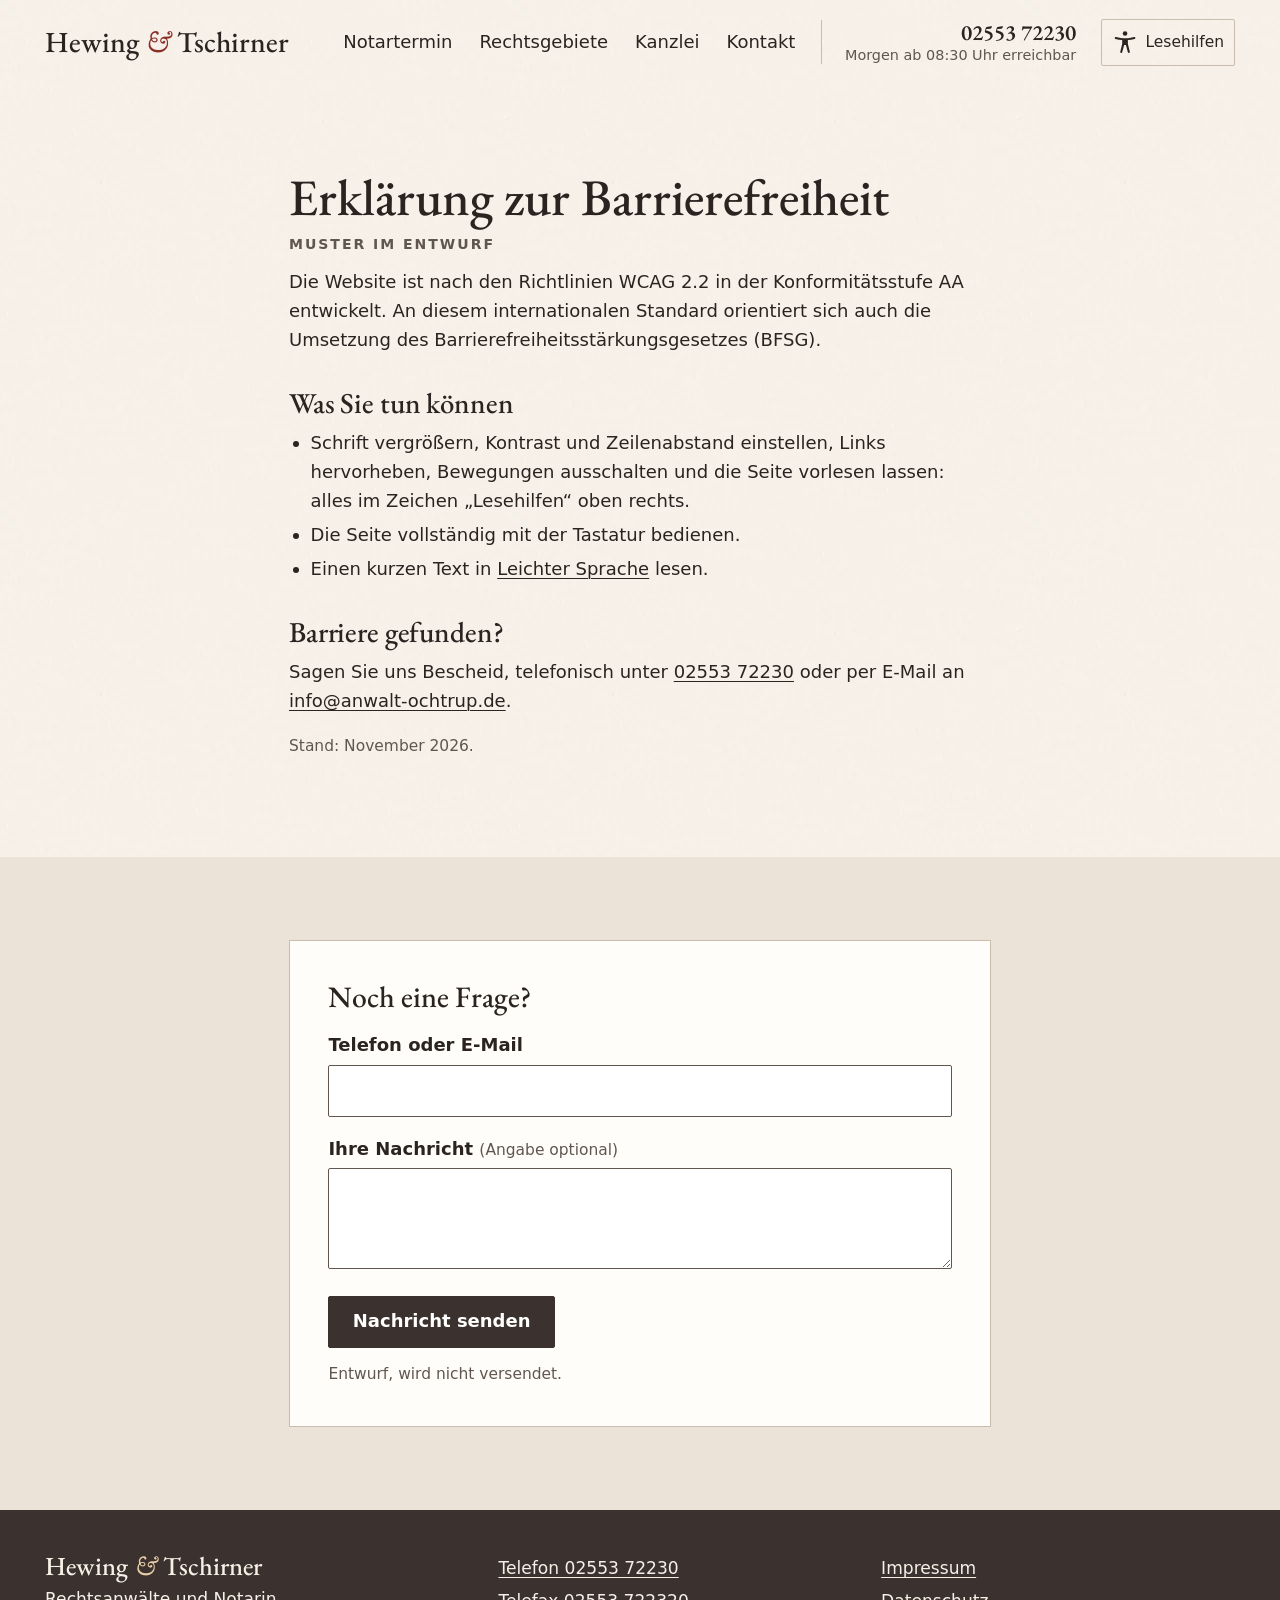
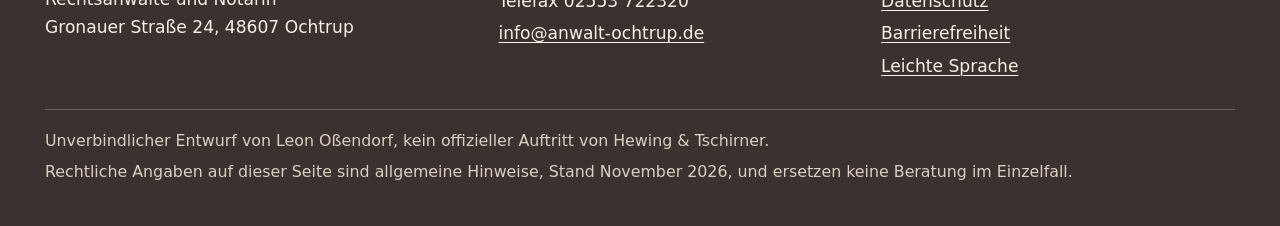
==== barrierefreiheit.html @ 6baac864 "Entwurf Hewing & Tschirner Co-Authored-By: Claude Opus 5.5 <noreply@anthropic.com>" ====
<!doctype html>
<html lang="de-DE">
<head>
<meta charset="utf-8">
<meta name="viewport" content="width=device-width, initial-scale=1">
<title>Erklärung zur Barrierefreiheit, Hewing &amp; Tschirner (Entwurf)</title>
<meta name="description" content="Erklärung zur Barrierefreiheit: unverbindlicher Website-Entwurf für Hewing und Tschirner, Ochtrup.">
<meta name="robots" content="noindex,nofollow">
<link rel="icon" href="img/favicon.svg" type="image/svg+xml">
<link rel="preload" href="fonts/eb-garamond-var.woff2" as="font" type="font/woff2" crossorigin>
<link rel="stylesheet" href="css/site.css">
<script>document.documentElement.classList.add('js')</script>
</head>
<body>
<a class="skip" href="#inhalt">Zum Inhalt springen</a>
<header class="kopf">
  <div class="wrap kopf-innen">
    <a class="marke" href="index.html" aria-label="Hewing und Tschirner, zur Startseite">Hewing <i>&amp;</i> Tschirner</a>
    <button type="button" class="menu-knopf" aria-expanded="false" aria-controls="hauptmenue">Menü</button>
    <nav class="nav" id="hauptmenue" aria-label="Hauptmenü">
      <ul>
        <li><a href="index.html#termin">Notartermin</a></li>
        <li><a href="index.html#rechtsgebiete">Rechtsgebiete</a></li>
        <li><a href="index.html#kanzlei">Kanzlei</a></li>
        <li><a href="index.html#kontakt">Kontakt</a></li>
      </ul>
    </nav>
    <a class="kopf-kontakt" href="tel:+49255372230"><strong>02553 72230</strong><span data-status></span></a>
    <button type="button" class="hilfe-knopf" aria-expanded="false" aria-controls="lesehilfen" aria-label="Barrierefreiheit: Lesehilfen öffnen"><svg viewBox="0 0 24 24" aria-hidden="true" fill="currentColor"><circle cx="12" cy="4.2" r="2.1"/><path d="M3.6 7.3c-.5-.1-1 .2-1.1.7s.2 1 .7 1.1c2.2.6 4.3 1 6.2 1.1v3.3L7.6 21c-.1.5.2 1 .7 1.1.5.1 1-.2 1.1-.7l1.8-6.6h1.6l1.8 6.6c.1.5.6.8 1.1.7.5-.1.8-.6.7-1.1l-1.8-7.5v-3.3c1.9-.1 4-.5 6.2-1.1.5-.1.8-.6.7-1.1s-.6-.8-1.1-.7c-5.8 1.6-10.6 1.6-16.8 0z"/></svg><span class="wort klein">Lesehilfen</span></button>
  </div>
  <div class="hilfe-panel" id="lesehilfen" hidden>
    <h2>Lesehilfen</h2>
    <div class="hilfe-zeile"><span id="sg">Schriftgröße</span>
      <div class="stufen" role="group" aria-labelledby="sg">
        <button type="button" data-schrift="0" aria-pressed="true">A<span class="nur-vorleser"> normal</span></button>
        <button type="button" data-schrift="1" aria-pressed="false">A+<span class="nur-vorleser"> größer</span></button>
        <button type="button" data-schrift="2" aria-pressed="false">A++<span class="nur-vorleser"> am größten</span></button>
      </div>
    </div>
    <div class="hilfe-zeile"><span id="h1">Hoher Kontrast</span><button type="button" class="schalter" data-klasse="kontrast" aria-labelledby="h1" aria-pressed="false">Aus</button></div>
    <div class="hilfe-zeile"><span id="h2">Mehr Zeilenabstand</span><button type="button" class="schalter" data-klasse="luftig" aria-labelledby="h2" aria-pressed="false">Aus</button></div>
    <div class="hilfe-zeile"><span id="h3">Links hervorheben</span><button type="button" class="schalter" data-klasse="links" aria-labelledby="h3" aria-pressed="false">Aus</button></div>
    <div class="hilfe-zeile"><span id="h4">Bewegungen aus</span><button type="button" class="schalter" data-klasse="ruhig" aria-labelledby="h4" aria-pressed="false">Aus</button></div>
    <div class="hilfe-zeile"><span id="h5">Vorlesen</span><button type="button" class="schalter" data-vorlesen aria-labelledby="h5" aria-pressed="false">Aus</button></div>
    <div class="hilfe-links">
      <a href="leichte-sprache.html">Leichte Sprache</a>
      <a href="barrierefreiheit.html">Erklärung zur Barrierefreiheit</a>
    </div>
  </div>
</header>
<main id="inhalt" tabindex="-1" class="seite"><section class="abschnitt"><div class="wrap eng"><h1>Erklärung zur Barrierefreiheit</h1><p class="ueber">Muster im Entwurf</p>
<p>Die Website ist nach den Richtlinien WCAG 2.2 in der Konformitätsstufe AA entwickelt. An diesem internationalen Standard orientiert sich auch die Umsetzung des Barrierefreiheitsstärkungsgesetzes (BFSG).</p>
<h2>Was Sie tun können</h2>
<ul class="punkte">
<li>Schrift vergrößern, Kontrast und Zeilenabstand einstellen, Links hervorheben, Bewegungen ausschalten und die Seite vorlesen lassen: alles im Zeichen „Lesehilfen“ oben rechts.</li>
<li>Die Seite vollständig mit der Tastatur bedienen.</li>
<li>Einen kurzen Text in <a href="leichte-sprache.html">Leichter Sprache</a> lesen.</li>
</ul>
<h2>Barriere gefunden?</h2>
<p>Sagen Sie uns Bescheid, telefonisch unter <a href="tel:+49255372230">02553 72230</a> oder per E-Mail an <a href="mailto:info@anwalt-ochtrup.de">info@anwalt-ochtrup.de</a>.</p>
<p class="leise klein">Stand: November 2026.</p></div></section><section class="abschnitt kontakt-teil" aria-labelledby="k-h"><div class="wrap eng">
  <form class="formular" data-demo novalidate>
    <h2 class="nur-vorleser" id="k-h">Kontakt</h2>
    <h3>Noch eine Frage?</h3>
    <div class="feld"><label for="k-kontakt">Telefon oder E-Mail</label><input id="k-kontakt" name="kontakt" type="text" autocomplete="email" required aria-required="true"></div>
    <div class="feld"><label for="k-text">Ihre Nachricht <small>(Angabe optional)</small></label><textarea id="k-text" name="nachricht"></textarea></div>
    <p class="fehler" role="alert" hidden></p>
    <button class="knopf" type="submit">Nachricht senden</button>
    <p class="demo-hinweis">Entwurf, wird nicht versendet.</p>
  </form>
</div></section>
</main>
<footer class="fuss">
  <div class="wrap">
    <div class="fuss-raster">
      <div>
        <a class="marke" href="index.html">Hewing <i>&amp;</i> Tschirner</a>
        <p>Rechtsanwälte und Notarin<br>Gronauer Straße 24, 48607 Ochtrup</p>
      </div>
      <ul>
        <li><a href="tel:+49255372230">Telefon 02553 72230</a></li>
        <li>Telefax 02553 722320</li>
        <li><a href="mailto:info@anwalt-ochtrup.de">info@anwalt-ochtrup.de</a></li>
      </ul>
      <ul>
        <li><a href="impressum.html">Impressum</a></li>
        <li><a href="datenschutz.html">Datenschutz</a></li>
        <li><a href="barrierefreiheit.html">Barrierefreiheit</a></li>
        <li><a href="leichte-sprache.html">Leichte Sprache</a></li>
      </ul>
    </div>
    <div class="entwurf-zeile">
      <p>Unverbindlicher Entwurf von Leon Oßendorf, kein offizieller Auftritt von Hewing &amp; Tschirner.</p>
      <p>Rechtliche Angaben auf dieser Seite sind allgemeine Hinweise, Stand November 2026, und ersetzen keine Beratung im Einzelfall.</p>
    </div>
  </div>
</footer>
<nav class="daumen" aria-label="Schnellzugriff">
  <a href="tel:+49255372230">Anrufen</a>
  <a href="index.html#kontakt">Anfrage</a>
</nav>
<script src="js/site.js"></script>
</body>
</html>
---- css/site.css ----
/* Hewing & Tschirner, Entwurf. Schriften liegen lokal, kein Dienst von außen. */
@font-face{font-family:"EB Garamond";src:url(../fonts/eb-garamond-var.woff2) format("woff2");font-weight:400 800;font-style:normal;font-display:swap}
@font-face{font-family:"EB Garamond";src:url(../fonts/eb-garamond-var-italic.woff2) format("woff2");font-weight:400 800;font-style:italic;font-display:swap}
@font-face{font-family:"Source Sans 3";src:url(../fonts/source-sans-3-latin-wght-normal.woff2) format("woff2");font-weight:200 900;font-style:normal;font-display:swap}

:root{
  --papier:#f6f1e9; --papier-2:#ebe3d7; --weiss:#fffdf9;
  --tinte:#2a2320; --umbra:#3b312e; --umbra-2:#4c403b;
  --grau:#60564f; --linie:#c9bdae; --siegel:#8b2e25;
  --auf-dunkel:#f6f0e7; --auf-dunkel-2:#d9cfc3; --linie-dunkel:#6f615a;
  --serif:"EB Garamond",Georgia,"Times New Roman",serif;
  --sans:"Source Sans 3","Segoe UI",system-ui,sans-serif;
  --breit:74rem; --rand:clamp(1.15rem,4vw,2.5rem);
  --zeile:1.6;
}
html.kontrast{
  --papier:#fff; --papier-2:#fff; --weiss:#fff; --tinte:#000; --umbra:#000; --umbra-2:#000;
  --grau:#000; --linie:#000; --siegel:#7a1a12; --auf-dunkel:#fff; --auf-dunkel-2:#fff; --linie-dunkel:#fff;
}
html.luftig{--zeile:1.95}
html.schrift-1{font-size:125%}
html.schrift-2{font-size:143.75%}

*{box-sizing:border-box}
html{font-size:112.5%;-webkit-text-size-adjust:100%;scroll-behavior:smooth;scroll-padding-top:1rem}
body{margin:0;font-family:var(--sans);line-height:var(--zeile);color:var(--tinte);background:var(--papier) url(../img/papier.webp);overflow-wrap:break-word}
html.kontrast body{background-image:none}
h1,h2,h3{font-family:var(--serif);font-weight:500;line-height:1.14;margin:0}
h2{font-size:clamp(1.9rem,3.4vw,2.7rem);letter-spacing:-.005em}
h3{font-size:1.45rem}
p{margin:0 0 1em}
ul,ol{margin:0;padding:0;list-style:none}
a{color:inherit;text-underline-offset:.18em;text-decoration-thickness:1px}
html.links a:not(.knopf){text-decoration:underline!important;text-decoration-thickness:2px!important;font-weight:600}
img,svg{max-width:100%;display:block}
button,input,textarea{font:inherit;color:inherit}
:focus-visible{outline:3px solid var(--siegel);outline-offset:3px;border-radius:2px}
.dunkel :focus-visible,.tuer-notarin :focus-visible{outline-color:#f2d9b6}
.wrap{max-width:var(--breit);margin:0 auto;padding:0 var(--rand)}
.eng{max-width:44rem}
.leise{color:var(--grau)}
.klein{font-size:.86rem}
.ueber{font-family:var(--sans);font-size:.78rem;font-weight:600;letter-spacing:.14em;text-transform:uppercase;color:var(--grau);margin:0 0 .7rem}
.skip{position:absolute;left:1rem;top:-5rem;background:var(--umbra);color:#fff;padding:.7rem 1rem;z-index:50}
.skip:focus{top:1rem}
.nur-vorleser{position:absolute;width:1px;height:1px;overflow:hidden;clip:rect(0 0 0 0);white-space:nowrap}

/* Kopf */
.kopf{position:relative;z-index:20}
.kopf-innen{display:flex;align-items:center;gap:1.4rem;padding-block:1.05rem}
.marke{text-decoration:none;font-family:var(--serif);font-size:1.62rem;font-weight:500;line-height:1;white-space:nowrap}
.marke i{font-weight:400;color:var(--siegel);padding:0 .04em}
.nav{margin-left:auto}
.nav ul{display:flex;gap:1.5rem}
.nav a{text-decoration:none;padding:.5rem 0;display:block;background:linear-gradient(currentColor,currentColor) 0 100%/0 1px no-repeat;transition:background-size .3s ease}
.nav a:hover{background-size:100% 1px}
.kopf-kontakt{display:flex;flex-direction:column;align-items:flex-end;line-height:1.2;text-decoration:none;padding-left:1.3rem;border-left:1px solid var(--linie)}
.kopf-kontakt strong{font-family:var(--serif);font-size:1.22rem;font-weight:600;white-space:nowrap}
.kopf-kontakt span{font-size:.8rem;color:var(--grau);white-space:nowrap}
.hilfe-knopf,.menu-knopf{min-height:2.6rem;display:inline-flex;align-items:center;gap:.4rem;background:none;border:1px solid var(--linie);padding:.3rem .55rem;cursor:pointer;border-radius:2px;transition:background .2s}
.hilfe-knopf:hover,.menu-knopf:hover{background:var(--papier-2)}
.hilfe-knopf svg{width:1.45rem;height:1.45rem}
.menu-knopf{display:none}

/* Einstellungen zum Lesen */
.hilfe-panel{position:absolute;right:max(var(--rand),calc((100vw - var(--breit))/2 + var(--rand)));top:calc(100% - .2rem);width:min(23rem,calc(100vw - 2.3rem));background:var(--weiss);border:1px solid var(--tinte);padding:1.1rem 1.2rem;z-index:30;box-shadow:0 14px 34px rgba(42,35,32,.2)}
.hilfe-panel h2{font-size:1.3rem;margin-bottom:.7rem}
.hilfe-zeile{display:flex;justify-content:space-between;align-items:center;gap:.8rem;padding:.42rem 0;border-top:1px solid var(--linie)}
.stufen{display:flex;gap:.25rem}
.stufen button,.schalter{min-height:2.5rem;min-width:2.75rem;background:var(--papier);border:1px solid var(--grau);cursor:pointer;border-radius:2px}
.stufen button[aria-pressed=true],.schalter[aria-pressed=true]{background:var(--umbra);color:#fff;border-color:var(--umbra)}
.schalter{padding:0 .7rem}
.hilfe-links{display:flex;flex-direction:column;gap:.25rem;margin-top:.7rem;padding-top:.6rem;border-top:1px solid var(--linie)}

/* Erster Bildschirm: zwei Türen */
.hero-kopf{display:flex;justify-content:space-between;align-items:baseline;gap:1rem;flex-wrap:wrap;padding-block:.4rem 1rem}
.hero-kopf h1{font-size:clamp(1.3rem,2vw,1.6rem);font-weight:500}
.hero-kopf p{margin:0;color:var(--grau);font-size:.95rem}
.tueren{display:grid;grid-template-columns:1fr 1fr;border-block:1px solid var(--umbra)}
.tuer{padding:clamp(1.8rem,4vw,3.4rem) var(--rand) clamp(1.8rem,3.6vw,3rem);position:relative;min-width:0}
.tuer-notarin{background:var(--umbra);color:var(--auf-dunkel);padding-left:max(var(--rand),calc((100vw - var(--breit))/2 + var(--rand)))}
.tuer-anwaelte{padding-right:max(var(--rand),calc((100vw - var(--breit))/2 + var(--rand)))}
.tuer h2{font-size:clamp(2.05rem,3.55vw,3.1rem);font-weight:500;line-height:1.1;margin-bottom:1.5rem;max-width:12.5em;min-height:3.3em}
.tuer h2 span{display:block}
.tuer h2 .rolle{font-style:italic;color:var(--siegel)}
.tuer-notarin h2 .rolle{color:#e8cfa9}
html.kontrast .tuer-notarin h2 .rolle{color:#fff}
.tuer-anwaelte h2{padding-right:9.2rem}
.praegung{position:absolute;right:max(var(--rand),calc((100vw - var(--breit))/2 + var(--rand)));top:clamp(1.4rem,3vw,2.6rem);width:8.6rem;height:8.6rem;pointer-events:none}
html.kontrast .praegung{display:none}
.wege a{display:grid;grid-template-columns:1fr auto;gap:.15rem 1rem;align-items:baseline;padding:.72rem 0;min-height:3rem;text-decoration:none;border-top:1px solid var(--linie);font-family:var(--serif);font-size:1.3rem;line-height:1.2}
.tuer-notarin .wege a{border-color:var(--linie-dunkel)}
.wege li:last-child a{border-bottom:1px solid var(--linie)}
.tuer-notarin .wege li:last-child a{border-color:var(--linie-dunkel)}
.wege a::after{content:"\2192";font-family:var(--sans);font-size:1rem;grid-row:1;grid-column:2;transition:transform .28s ease}
.wege a:hover::after{transform:translateX(.3rem)}
.wege small{grid-column:1;font-family:var(--sans);font-size:.84rem;color:var(--grau)}
.tuer-notarin .wege small{color:var(--auf-dunkel-2)}
.hero-fuss{padding-block:1.05rem}
.hero-fuss p{margin:0;max-width:62rem;font-size:.95rem;color:var(--grau)}

/* Abschnitte */
.abschnitt{padding-block:clamp(3.2rem,6.5vw,5.6rem)}
.kopfzeile{max-width:46rem;margin-bottom:2.1rem}
.kopfzeile h2{margin-bottom:.6rem}
.kopfzeile p:last-child{margin-bottom:0}

/* Notartermin */
.termin{display:grid;grid-template-columns:17rem minmax(0,1fr);align-items:start}
.reiter{display:flex;flex-direction:column;padding-top:1.1rem}
.reiter button{all:unset;box-sizing:border-box;cursor:pointer;display:block;padding:.85rem 1.05rem;font-family:var(--serif);font-size:1.22rem;line-height:1.2;border:1px solid transparent;border-right:0;transition:background .2s;margin-right:-1px}
.reiter button small{display:block;font-family:var(--sans);font-size:.82rem;color:var(--grau);margin-top:.12rem}
.reiter button:hover{background:var(--papier-2)}
.reiter button[aria-selected=true]{background:var(--weiss);border-color:var(--linie);position:relative;z-index:2}
.reiter button:focus-visible{outline:3px solid var(--siegel);outline-offset:-3px}
.blatt{background:var(--weiss);border:1px solid var(--linie);padding:clamp(1.3rem,3vw,2.5rem);min-width:0}
.blatt+.blatt{margin-top:1.2rem}
.js .blatt[hidden]{display:none}
.blatt h3{font-size:1.85rem;margin-bottom:.35rem}
.blatt-teil{display:grid;grid-template-columns:1fr 1fr;gap:1.8rem 2.6rem;margin-top:1.5rem}
.blatt h4{font-family:var(--sans);font-size:.78rem;letter-spacing:.14em;text-transform:uppercase;font-weight:600;color:var(--grau);margin:0 0 .75rem}
.schritte{counter-reset:s}
.schritte li{counter-increment:s;display:grid;grid-template-columns:1.9rem 1fr;gap:.1rem .35rem;padding-bottom:.85rem}
.schritte li::before{content:counter(s);font-family:var(--serif);font-size:1.42rem;line-height:1.15;color:var(--siegel)}
.schritte b{font-weight:600;display:block}
.haken li{border-top:1px solid var(--papier-2)}
.haken label{display:grid;grid-template-columns:1.6rem 1fr;gap:.55rem;padding:.48rem 0;cursor:pointer;align-items:start}
.haken input{width:1.45rem;height:1.45rem;margin:.08rem 0 0;accent-color:var(--umbra)}
.gut{margin-top:1.4rem;padding-top:1rem;border-top:1px solid var(--linie);font-size:.95rem}
.gut p{margin-bottom:.45rem}
.blatt-knoepfe{display:flex;flex-wrap:wrap;gap:.7rem;margin-top:1.2rem}
.frist-hinweis{border-left:3px solid var(--siegel);padding:.15rem 0 .15rem .9rem;margin:.8rem 0 0}
.druck-kopf{display:none}

/* Knöpfe */
.knopf{display:inline-flex;align-items:center;justify-content:center;min-height:2.9rem;padding:.55rem 1.3rem;background:var(--umbra);color:#fff;border:1px solid var(--umbra);text-decoration:none;cursor:pointer;border-radius:2px;font-weight:600;transition:background .22s,color .22s}
.knopf:hover{background:var(--siegel);border-color:var(--siegel)}
.knopf.zweit{background:transparent;color:var(--tinte)}
.knopf.zweit:hover{background:var(--papier-2);border-color:var(--umbra);color:var(--tinte)}

/* Rechtsgebiete */
.gebiete-raster{display:grid;grid-template-columns:minmax(0,1fr) 22rem;gap:clamp(2rem,5vw,4.5rem);align-items:start}
.gebiete li{padding:.95rem 0;border-top:1px solid var(--linie);display:grid;grid-template-columns:minmax(0,13rem) minmax(0,1fr) auto;gap:.3rem 1.2rem;align-items:baseline;transition:background .3s}
.gebiete li:last-child{border-bottom:1px solid var(--linie)}
.gebiete li:target{background:var(--papier-2);box-shadow:-.6rem 0 0 var(--papier-2),.6rem 0 0 var(--papier-2)}
.gebiete h3{font-size:1.32rem}
.gebiete p{margin:0;font-size:.98rem;color:var(--grau)}
.gebiete a{white-space:nowrap;font-size:.92rem}
.fristen{background:var(--umbra);color:var(--auf-dunkel);padding:1.5rem 1.5rem .8rem}
.fristen h3{font-size:1.5rem;margin-bottom:.3rem}
.fristen>p{font-size:.95rem;color:var(--auf-dunkel-2)}
.fristen li{padding:.8rem 0;border-top:1px solid var(--linie-dunkel)}
.fristen b{display:block;font-family:var(--serif);font-weight:500;font-size:1.65rem;line-height:1.1}
.fristen span{display:block;font-size:.93rem;color:var(--auf-dunkel-2);line-height:1.4;margin-top:.15rem}

/* Personen */
.personen{display:grid;grid-template-columns:1.25fr 1fr;gap:clamp(2rem,5vw,4.5rem)}
.person{border-top:2px solid var(--umbra);padding-top:1rem}
.person h3{font-size:clamp(1.85rem,3vw,2.4rem)}
.person .amt{color:var(--siegel);font-family:var(--serif);font-style:italic;font-size:1.22rem;margin:.1rem 0 .85rem}
.person dl{margin:1rem 0 0;display:grid;grid-template-columns:auto 1fr;gap:.32rem 1rem;font-size:.96rem}
.person dt{font-family:var(--serif);font-size:1.06rem;white-space:nowrap}
.person dd{margin:0;color:var(--grau)}

/* Amtsfolge */
.dunkel{background:var(--umbra);color:var(--auf-dunkel)}
.dunkel .ueber{color:var(--auf-dunkel-2)}
.dunkel .leise{color:var(--auf-dunkel-2)}
.folge{display:grid;grid-template-columns:repeat(5,minmax(0,1fr));border-top:1px solid var(--linie-dunkel);margin-top:2.1rem}
.folge li{padding:1.05rem 1.2rem 0 0;position:relative}
.folge li::before{content:"";position:absolute;top:-.31rem;left:0;width:.55rem;height:.55rem;border-radius:50%;background:var(--auf-dunkel)}
.folge time{display:block;font-family:var(--serif);font-size:2.35rem;line-height:1;font-feature-settings:"onum" 1}
.folge b{display:block;font-family:var(--serif);font-weight:500;font-size:1.24rem;line-height:1.2;margin:.5rem 0 .3rem}
.folge span{display:block;font-size:.93rem;line-height:1.42;color:var(--auf-dunkel-2)}

/* Fragen */
.fragen{border-bottom:1px solid var(--linie)}
.fragen details{border-top:1px solid var(--linie)}
.fragen summary{cursor:pointer;padding:.95rem 0;font-family:var(--serif);font-size:1.34rem;line-height:1.2;list-style:none;display:flex;justify-content:space-between;gap:1rem;align-items:baseline}
.fragen summary::-webkit-details-marker{display:none}
.fragen summary::after{content:"+";font-family:var(--sans);font-size:1.2rem;transition:transform .25s}
.fragen details[open] summary::after{transform:rotate(45deg)}
.fragen .antwort{padding-bottom:.6rem;max-width:44rem}

/* Kontakt */
.kontakt-teil{background:var(--papier-2)}
html:not(.kontrast) .kontakt-teil{background:#ebe3d7}
.kontakt-raster{display:grid;grid-template-columns:minmax(0,21rem) minmax(0,1fr);gap:clamp(2rem,5vw,4.5rem);align-items:start}
.kontakt-daten h2{margin-bottom:1rem}
.tel-gross{font-family:var(--serif);font-size:2rem;text-decoration:none;display:inline-block;line-height:1.1;margin-bottom:.5rem}
.zeiten{border-collapse:collapse;width:100%;margin:1rem 0 .4rem;font-size:.96rem}
.zeiten th{text-align:left;font-weight:400;padding:.3rem .8rem .3rem 0;white-space:nowrap;vertical-align:top}
.zeiten td{padding:.3rem 0}
.zeiten tr{border-top:1px solid var(--linie)}
.zeiten tr.heute{font-weight:600}
.status{min-height:1.6em;font-size:.96rem;margin:.1rem 0 .5rem}
.formular{background:var(--weiss);border:1px solid var(--linie);padding:clamp(1.2rem,3vw,2.2rem)}
.formular h3{font-size:1.65rem;margin-bottom:1rem}
fieldset{border:0;padding:0;margin:0 0 1.1rem;min-width:0}
legend{font-weight:600;padding:0;margin-bottom:.35rem}
.gruppe-name{display:block;font-size:.84rem;color:var(--grau);margin:.55rem 0 .3rem}
.chips{display:flex;flex-wrap:wrap;gap:.4rem}
.chips label{position:relative;cursor:pointer}
.chips input{position:absolute;opacity:0;width:100%;height:100%;margin:0;cursor:pointer}
.chips span{display:inline-flex;align-items:center;min-height:2.6rem;padding:.3rem .85rem;background:var(--weiss);border:1px solid var(--grau);border-radius:2px;line-height:1.2;transition:background .2s,color .2s}
.chips label:hover span{background:var(--papier-2)}
.chips input:checked+span{background:var(--umbra);border-color:var(--umbra);color:#fff}
.chips input:focus-visible+span{outline:3px solid var(--siegel);outline-offset:2px}
.feld{margin-bottom:1rem}
.feld label{display:block;font-weight:600;margin-bottom:.25rem}
.feld label small{font-weight:400;color:var(--grau);font-size:.86rem}
.feld input,.feld textarea{width:100%;min-height:2.9rem;padding:.55rem .7rem;background:#fff;color:var(--tinte);border:1px solid var(--grau);border-radius:2px}
.feld textarea{min-height:5.6rem;resize:vertical}
.feld ::placeholder{color:#6f655e;opacity:1}
.zwei{display:grid;grid-template-columns:1fr 1fr;gap:0 1rem}
.fehler{color:var(--siegel);font-weight:600;margin:0 0 .7rem}
.demo-hinweis{font-size:.86rem;color:var(--grau);margin:.8rem 0 0}
.erfolg{border-left:3px solid var(--umbra);padding:.3rem 0 .3rem 1rem}
.erfolg h3{margin-bottom:.4rem}

/* Fuß */
.fuss{background:var(--umbra);color:var(--auf-dunkel);padding-block:2.4rem 2rem;font-size:.95rem}
.fuss-raster{display:grid;grid-template-columns:1.2fr 1fr 1fr;gap:1.6rem}
.fuss .marke{font-size:1.45rem;display:inline-block;margin-bottom:.4rem}
.fuss .marke i{color:#e8cfa9}
.fuss li{padding:.14rem 0}
.fuss a{text-underline-offset:.2em}
.entwurf-zeile{border-top:1px solid var(--linie-dunkel);margin-top:1.5rem;padding-top:1rem;color:var(--auf-dunkel-2);font-size:.88rem}
.entwurf-zeile p{margin-bottom:.3rem}

/* Leiste am Handy */
.daumen{display:none}

/* Unterseiten */
.seite h1{font-size:clamp(2.2rem,4vw,3rem);margin-bottom:.4rem}
.seite h2{font-size:1.6rem;margin:1.8rem 0 .5rem}
.seite ul.punkte{list-style:disc;padding-left:1.2rem;margin-bottom:1em}
.seite ul.punkte li{margin-bottom:.3rem}

/* Ruhiges Einblenden */
.js [data-zeigen]{opacity:0;transform:translateY(10px);transition:opacity .55s ease,transform .55s ease}
.js [data-zeigen].ist-da{opacity:1;transform:none}
.reiter-wechsel{animation:blatt .32s ease}
@keyframes blatt{from{opacity:.25;transform:translateY(5px)}to{opacity:1;transform:none}}
@media (prefers-reduced-motion:reduce){
  html{scroll-behavior:auto}
  *,*::before,*::after{animation:none!important;transition:none!important}
  .js [data-zeigen]{opacity:1;transform:none}
}
html.ruhig{scroll-behavior:auto}
html.ruhig *,html.ruhig *::before,html.ruhig *::after{animation:none!important;transition:none!important}
html.ruhig [data-zeigen]{opacity:1!important;transform:none!important}

/* Mittlere Breite */
@media (max-width:1120px){
  .kopf-kontakt span{display:none}
  .nav ul{gap:1.1rem}
  .gebiete-raster{grid-template-columns:1fr}
  .fristen ul{display:grid;grid-template-columns:1fr 1fr;gap:0 1.5rem}
}
@media (max-width:960px){
  .menu-knopf{display:inline-flex;margin-left:auto}
  .nav{position:absolute;left:0;right:0;top:100%;background:var(--weiss);border-block:1px solid var(--linie);display:none;margin:0;z-index:25}
  .nav.offen{display:block}
  .nav ul{flex-direction:column;gap:0;padding:.3rem var(--rand)}
  .nav a{padding:.75rem 0;background:none;border-bottom:1px solid var(--papier-2)}
  .kopf-kontakt{display:none}
  .tueren{grid-template-columns:1fr}
  .tuer{padding-inline:var(--rand)!important}
  .tuer h2{min-height:0;margin-bottom:1.2rem}
  .termin{grid-template-columns:1fr}
  .reiter{display:grid;grid-template-columns:1fr 1fr;padding:0;gap:.35rem;margin-bottom:.75rem}
  .reiter button{border:1px solid var(--linie);margin:0;padding:.65rem .75rem;font-size:1.12rem;background:transparent}
  .reiter button[aria-selected=true]{background:var(--umbra);color:#fff;border-color:var(--umbra)}
  .reiter button[aria-selected=true] small{color:var(--auf-dunkel-2)}
  .personen,.kontakt-raster{grid-template-columns:1fr}
  .folge{grid-template-columns:1fr;border-top:0;border-left:1px solid var(--linie-dunkel);margin-left:.27rem}
  .folge li{padding:0 0 1.3rem 1.2rem;display:grid;grid-template-columns:minmax(4.4rem,auto) 1fr;gap:0 .9rem}
  .folge li::before{top:.55rem;left:-.3rem}
  .folge time{font-size:1.9rem;grid-row:1 / span 2}
  .folge b{margin-top:.1rem}
  .fuss-raster{grid-template-columns:1fr 1fr}
}
@media (max-width:640px){
  html{scroll-padding-top:.5rem}
  body{padding-bottom:4.1rem}
  .marke{font-size:1.42rem}
  .kopf-innen{gap:.5rem;padding-block:.75rem}
  .hilfe-knopf .wort{display:none}
  .hero-kopf{padding-block:.1rem .8rem}
  .tuer-anwaelte h2{padding-right:5.3rem}
  .praegung{width:5rem;height:5rem;right:var(--rand);top:1.5rem}
  .wege a{font-size:1.24rem}
  .blatt-teil{grid-template-columns:1fr;gap:1.2rem}
  .gebiete li{grid-template-columns:1fr}
  .gebiete a{margin-top:.2rem}
  .fristen ul{grid-template-columns:1fr}
  .zwei{grid-template-columns:1fr}
  .fuss-raster{grid-template-columns:1fr}
  .daumen{display:grid;grid-template-columns:1fr 1fr;position:fixed;left:0;right:0;bottom:0;z-index:40;background:var(--umbra);border-top:1px solid var(--linie-dunkel)}
  .daumen a{display:flex;align-items:center;justify-content:center;min-height:3.3rem;color:#fff;text-decoration:none;font-weight:600}
  .daumen a+a{border-left:1px solid var(--linie-dunkel)}
}

/* Merkblatt drucken */
@media print{
  html{font-size:11.5pt}
  body{background:#fff;color:#000;padding:0}
  body>*{display:none!important}
  body>main{display:block!important}
  main>*{display:none!important}
  main>#termin{display:block!important;padding:0}
  #termin .kopfzeile,#termin .reiter,.blatt-knoepfe{display:none!important}
  #termin .wrap,.termin{display:block;max-width:none;padding:0}
  .blatt{border:0;padding:0}
  .blatt[hidden]{display:none!important}
  .druck-kopf{display:block;border-bottom:1pt solid #000;padding-bottom:6pt;margin-bottom:12pt;font-size:10pt}
  .druck-kopf b{font-family:var(--serif);font-size:15pt;font-weight:500;display:block}
  .blatt-teil{grid-template-columns:1fr 1fr}
  [data-zeigen]{opacity:1!important;transform:none!important}
}
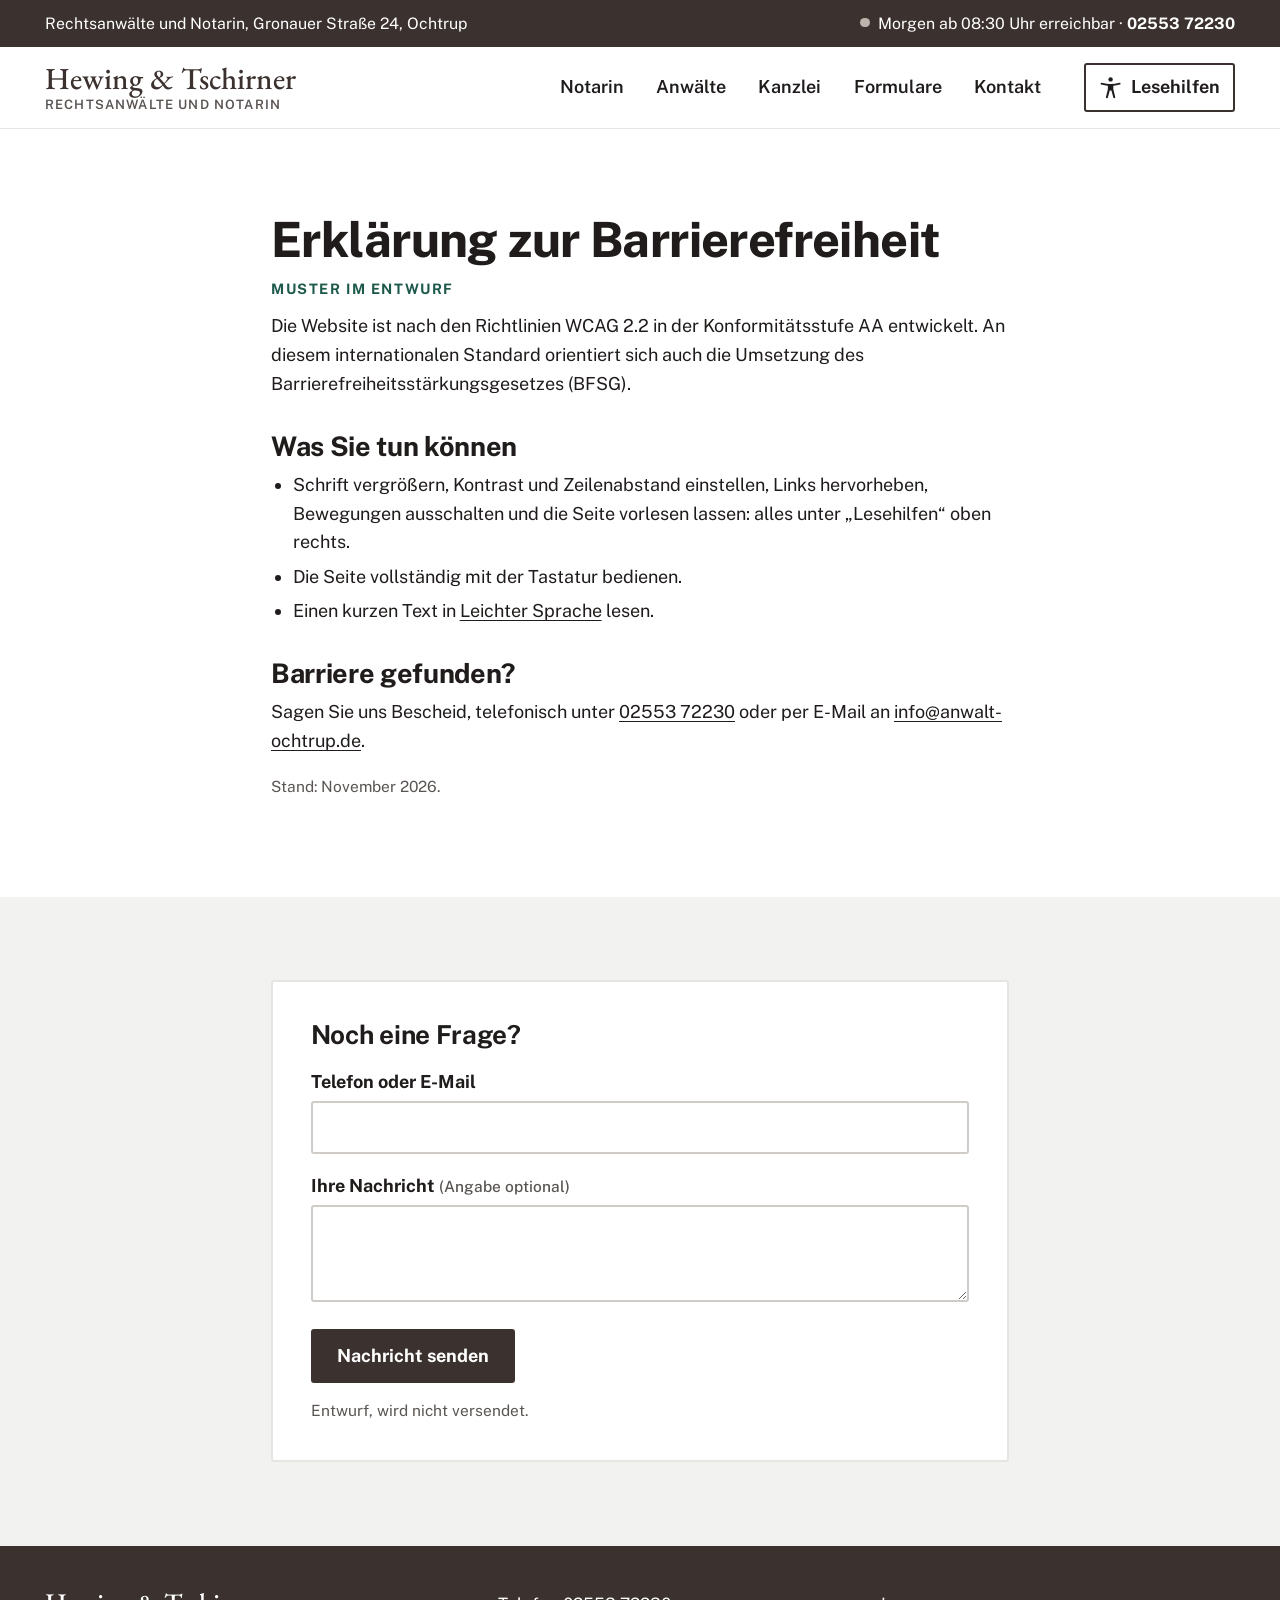
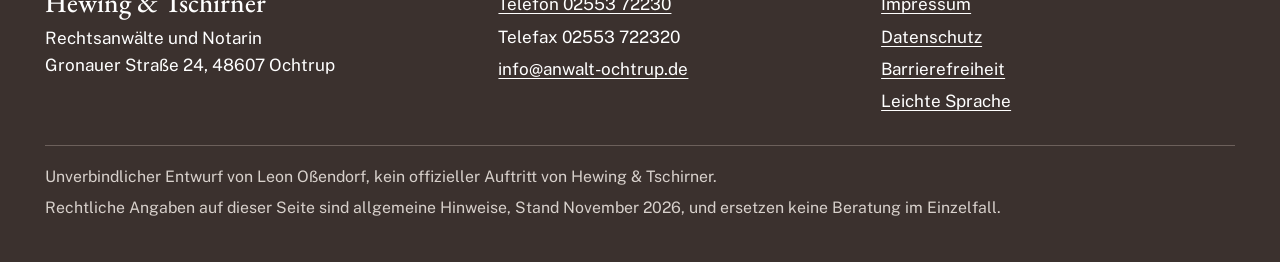
==== commit fe86353b: "Neue Gestaltung, Datenblatt Kaufvertrag, Formulare, Reihenfolge Rechtsgebiete, Mitarbeit Co-Authored" ====
--- a/barrierefreiheit.html
+++ b/barrierefreiheit.html
@@ -7,26 +7,32 @@
 <meta name="description" content="Erklärung zur Barrierefreiheit: unverbindlicher Website-Entwurf für Hewing und Tschirner, Ochtrup.">
 <meta name="robots" content="noindex,nofollow">
 <link rel="icon" href="img/favicon.svg" type="image/svg+xml">
-<link rel="preload" href="fonts/eb-garamond-var.woff2" as="font" type="font/woff2" crossorigin>
+<link rel="preload" href="fonts/public-sans-var.woff2" as="font" type="font/woff2" crossorigin>
 <link rel="stylesheet" href="css/site.css">
 <script>document.documentElement.classList.add('js')</script>
 </head>
 <body>
 <a class="skip" href="#inhalt">Zum Inhalt springen</a>
+<div class="kopfband" role="region" aria-label="Erreichbarkeit">
+  <div class="wrap">
+    <p class="ort">Rechtsanwälte und Notarin, Gronauer Straße 24, Ochtrup</p>
+    <p data-offen="nein"><span class="status-punkt" aria-hidden="true"></span><span data-status>Telefon</span> · <a href="tel:+49255372230">02553 72230</a></p>
+  </div>
+</div>
 <header class="kopf">
   <div class="wrap kopf-innen">
-    <a class="marke" href="index.html" aria-label="Hewing und Tschirner, zur Startseite">Hewing <i>&amp;</i> Tschirner</a>
+    <a class="marke" href="index.html" aria-label="Hewing und Tschirner, zur Startseite">Hewing &amp; Tschirner<small>Rechtsanwälte und Notarin</small></a>
     <button type="button" class="menu-knopf" aria-expanded="false" aria-controls="hauptmenue">Menü</button>
     <nav class="nav" id="hauptmenue" aria-label="Hauptmenü">
       <ul>
-        <li><a href="index.html#termin">Notartermin</a></li>
-        <li><a href="index.html#rechtsgebiete">Rechtsgebiete</a></li>
+        <li><a href="index.html#notarin">Notarin</a></li>
+        <li><a href="index.html#anwaelte">Anwälte</a></li>
         <li><a href="index.html#kanzlei">Kanzlei</a></li>
+        <li><a href="index.html#formulare">Formulare</a></li>
         <li><a href="index.html#kontakt">Kontakt</a></li>
       </ul>
     </nav>
-    <a class="kopf-kontakt" href="tel:+49255372230"><strong>02553 72230</strong><span data-status></span></a>
-    <button type="button" class="hilfe-knopf" aria-expanded="false" aria-controls="lesehilfen" aria-label="Barrierefreiheit: Lesehilfen öffnen"><svg viewBox="0 0 24 24" aria-hidden="true" fill="currentColor"><circle cx="12" cy="4.2" r="2.1"/><path d="M3.6 7.3c-.5-.1-1 .2-1.1.7s.2 1 .7 1.1c2.2.6 4.3 1 6.2 1.1v3.3L7.6 21c-.1.5.2 1 .7 1.1.5.1 1-.2 1.1-.7l1.8-6.6h1.6l1.8 6.6c.1.5.6.8 1.1.7.5-.1.8-.6.7-1.1l-1.8-7.5v-3.3c1.9-.1 4-.5 6.2-1.1.5-.1.8-.6.7-1.1s-.6-.8-1.1-.7c-5.8 1.6-10.6 1.6-16.8 0z"/></svg><span class="wort klein">Lesehilfen</span></button>
+    <button type="button" class="hilfe-knopf" aria-expanded="false" aria-controls="lesehilfen" aria-label="Barrierefreiheit: Lesehilfen öffnen"><svg viewBox="0 0 24 24" aria-hidden="true" fill="currentColor"><circle cx="12" cy="4.2" r="2.1"/><path d="M3.6 7.3c-.5-.1-1 .2-1.1.7s.2 1 .7 1.1c2.2.6 4.3 1 6.2 1.1v3.3L7.6 21c-.1.5.2 1 .7 1.1.5.1 1-.2 1.1-.7l1.8-6.6h1.6l1.8 6.6c.1.5.6.8 1.1.7.5-.1.8-.6.7-1.1l-1.8-7.5v-3.3c1.9-.1 4-.5 6.2-1.1.5-.1.8-.6.7-1.1s-.6-.8-1.1-.7c-5.8 1.6-10.6 1.6-16.8 0z"/></svg><span class="wort">Lesehilfen</span></button>
   </div>
   <div class="hilfe-panel" id="lesehilfen" hidden>
     <h2>Lesehilfen</h2>
@@ -52,13 +58,13 @@
 <p>Die Website ist nach den Richtlinien WCAG 2.2 in der Konformitätsstufe AA entwickelt. An diesem internationalen Standard orientiert sich auch die Umsetzung des Barrierefreiheitsstärkungsgesetzes (BFSG).</p>
 <h2>Was Sie tun können</h2>
 <ul class="punkte">
-<li>Schrift vergrößern, Kontrast und Zeilenabstand einstellen, Links hervorheben, Bewegungen ausschalten und die Seite vorlesen lassen: alles im Zeichen „Lesehilfen“ oben rechts.</li>
+<li>Schrift vergrößern, Kontrast und Zeilenabstand einstellen, Links hervorheben, Bewegungen ausschalten und die Seite vorlesen lassen: alles unter „Lesehilfen“ oben rechts.</li>
 <li>Die Seite vollständig mit der Tastatur bedienen.</li>
 <li>Einen kurzen Text in <a href="leichte-sprache.html">Leichter Sprache</a> lesen.</li>
 </ul>
 <h2>Barriere gefunden?</h2>
 <p>Sagen Sie uns Bescheid, telefonisch unter <a href="tel:+49255372230">02553 72230</a> oder per E-Mail an <a href="mailto:info@anwalt-ochtrup.de">info@anwalt-ochtrup.de</a>.</p>
-<p class="leise klein">Stand: November 2026.</p></div></section><section class="abschnitt kontakt-teil" aria-labelledby="k-h"><div class="wrap eng">
+<p class="leise klein">Stand: November 2026.</p></div></section><section class="abschnitt grau" aria-labelledby="k-h"><div class="wrap eng">
   <form class="formular" data-demo novalidate>
     <h2 class="nur-vorleser" id="k-h">Kontakt</h2>
     <h3>Noch eine Frage?</h3>
@@ -74,7 +80,7 @@
   <div class="wrap">
     <div class="fuss-raster">
       <div>
-        <a class="marke" href="index.html">Hewing <i>&amp;</i> Tschirner</a>
+        <a class="marke" href="index.html">Hewing &amp; Tschirner</a>
         <p>Rechtsanwälte und Notarin<br>Gronauer Straße 24, 48607 Ochtrup</p>
       </div>
       <ul>
--- a/css/site.css
+++ b/css/site.css
@@ -1,21 +1,20 @@
 /* Hewing & Tschirner, Entwurf. Schriften liegen lokal, kein Dienst von außen. */
+@font-face{font-family:"Public Sans";src:url(../fonts/public-sans-var.woff2) format("woff2");font-weight:100 900;font-style:normal;font-display:swap}
 @font-face{font-family:"EB Garamond";src:url(../fonts/eb-garamond-var.woff2) format("woff2");font-weight:400 800;font-style:normal;font-display:swap}
-@font-face{font-family:"EB Garamond";src:url(../fonts/eb-garamond-var-italic.woff2) format("woff2");font-weight:400 800;font-style:italic;font-display:swap}
-@font-face{font-family:"Source Sans 3";src:url(../fonts/source-sans-3-latin-wght-normal.woff2) format("woff2");font-weight:200 900;font-style:normal;font-display:swap}
 
 :root{
-  --papier:#f6f1e9; --papier-2:#ebe3d7; --weiss:#fffdf9;
-  --tinte:#2a2320; --umbra:#3b312e; --umbra-2:#4c403b;
-  --grau:#60564f; --linie:#c9bdae; --siegel:#8b2e25;
-  --auf-dunkel:#f6f0e7; --auf-dunkel-2:#d9cfc3; --linie-dunkel:#6f615a;
-  --serif:"EB Garamond",Georgia,"Times New Roman",serif;
-  --sans:"Source Sans 3","Segoe UI",system-ui,sans-serif;
-  --breit:74rem; --rand:clamp(1.15rem,4vw,2.5rem);
+  --weiss:#fff; --flaeche:#f2f2f0; --flaeche-2:#e6e5e2;
+  --tinte:#1f1c1b; --umbra:#3b312e; --umbra-2:#4f433f;
+  --grau:#5a5552; --rand:#cfccc7; --gruen:#1e5a4c; --gruen-hell:#e3eeea; --frist:#8f2f1f;
+  --auf-dunkel:#fff; --auf-dunkel-2:#d8d1cc; --rand-dunkel:#6c605b;
+  --sans:"Public Sans","Segoe UI",system-ui,sans-serif;
+  --marke:"EB Garamond",Georgia,serif;
+  --breit:76rem; --abstand:clamp(1.15rem,4vw,2.5rem);
   --zeile:1.6;
 }
 html.kontrast{
-  --papier:#fff; --papier-2:#fff; --weiss:#fff; --tinte:#000; --umbra:#000; --umbra-2:#000;
-  --grau:#000; --linie:#000; --siegel:#7a1a12; --auf-dunkel:#fff; --auf-dunkel-2:#fff; --linie-dunkel:#fff;
+  --flaeche:#fff; --flaeche-2:#fff; --tinte:#000; --umbra:#000; --umbra-2:#000; --grau:#000; --rand:#000;
+  --gruen:#0b3b30; --gruen-hell:#fff; --auf-dunkel-2:#fff; --rand-dunkel:#fff;
 }
 html.luftig{--zeile:1.95}
 html.schrift-1{font-size:125%}
@@ -23,217 +22,239 @@
 
 *{box-sizing:border-box}
 html{font-size:112.5%;-webkit-text-size-adjust:100%;scroll-behavior:smooth;scroll-padding-top:1rem}
-body{margin:0;font-family:var(--sans);line-height:var(--zeile);color:var(--tinte);background:var(--papier) url(../img/papier.webp);overflow-wrap:break-word}
-html.kontrast body{background-image:none}
-h1,h2,h3{font-family:var(--serif);font-weight:500;line-height:1.14;margin:0}
-h2{font-size:clamp(1.9rem,3.4vw,2.7rem);letter-spacing:-.005em}
-h3{font-size:1.45rem}
+body{margin:0;font-family:var(--sans);font-size:1rem;line-height:var(--zeile);color:var(--tinte);background:var(--weiss);overflow-wrap:break-word}
+h1,h2,h3,h4{font-family:var(--sans);line-height:1.15;margin:0;letter-spacing:-.012em}
+h1{font-weight:750}
+h2{font-size:clamp(1.75rem,3vw,2.35rem);font-weight:720}
+h3{font-size:1.25rem;font-weight:680}
 p{margin:0 0 1em}
 ul,ol{margin:0;padding:0;list-style:none}
 a{color:inherit;text-underline-offset:.18em;text-decoration-thickness:1px}
-html.links a:not(.knopf){text-decoration:underline!important;text-decoration-thickness:2px!important;font-weight:600}
+html.links a:not(.knopf){text-decoration:underline!important;text-decoration-thickness:2px!important;font-weight:650}
 img,svg{max-width:100%;display:block}
-button,input,textarea{font:inherit;color:inherit}
-:focus-visible{outline:3px solid var(--siegel);outline-offset:3px;border-radius:2px}
-.dunkel :focus-visible,.tuer-notarin :focus-visible{outline-color:#f2d9b6}
-.wrap{max-width:var(--breit);margin:0 auto;padding:0 var(--rand)}
-.eng{max-width:44rem}
+button,input,textarea,select{font:inherit;color:inherit}
+:focus-visible{outline:3px solid var(--gruen);outline-offset:3px;border-radius:2px}
+.dunkel :focus-visible,.kopfband :focus-visible{outline-color:#9ed3c3}
+.wrap{max-width:var(--breit);margin:0 auto;padding:0 var(--abstand)}
+.eng{max-width:46rem}
 .leise{color:var(--grau)}
 .klein{font-size:.86rem}
-.ueber{font-family:var(--sans);font-size:.78rem;font-weight:600;letter-spacing:.14em;text-transform:uppercase;color:var(--grau);margin:0 0 .7rem}
+.ueber{font-size:.8rem;font-weight:700;letter-spacing:.11em;text-transform:uppercase;color:var(--gruen);margin:0 0 .65rem}
 .skip{position:absolute;left:1rem;top:-5rem;background:var(--umbra);color:#fff;padding:.7rem 1rem;z-index:50}
 .skip:focus{top:1rem}
 .nur-vorleser{position:absolute;width:1px;height:1px;overflow:hidden;clip:rect(0 0 0 0);white-space:nowrap}
 
+/* Band oben */
+.kopfband{background:var(--umbra);color:var(--auf-dunkel);font-size:.88rem}
+.kopfband .wrap{display:flex;justify-content:space-between;gap:1rem;align-items:center;min-height:2.6rem}
+.kopfband p{margin:0}
+.kopfband a{font-weight:700;text-decoration:none;white-space:nowrap}
+.kopfband .status-punkt{display:inline-block;width:.55rem;height:.55rem;border-radius:50%;background:#8fd0b9;margin-right:.45rem;vertical-align:.08em}
+.kopfband [data-offen=nein] .status-punkt{background:#bdb3ad}
+
 /* Kopf */
-.kopf{position:relative;z-index:20}
-.kopf-innen{display:flex;align-items:center;gap:1.4rem;padding-block:1.05rem}
-.marke{text-decoration:none;font-family:var(--serif);font-size:1.62rem;font-weight:500;line-height:1;white-space:nowrap}
-.marke i{font-weight:400;color:var(--siegel);padding:0 .04em}
+.kopf{position:relative;z-index:20;background:var(--weiss);border-bottom:1px solid var(--flaeche-2)}
+.kopf-innen{display:flex;align-items:center;gap:1.6rem;padding-block:.9rem}
+.marke{text-decoration:none;font-family:var(--marke);font-size:1.7rem;font-weight:500;line-height:1;white-space:nowrap;color:var(--umbra)}
+.marke small{display:block;font-family:var(--sans);font-size:.72rem;font-weight:600;letter-spacing:.09em;text-transform:uppercase;color:var(--grau);margin-top:.3rem}
 .nav{margin-left:auto}
-.nav ul{display:flex;gap:1.5rem}
-.nav a{text-decoration:none;padding:.5rem 0;display:block;background:linear-gradient(currentColor,currentColor) 0 100%/0 1px no-repeat;transition:background-size .3s ease}
-.nav a:hover{background-size:100% 1px}
-.kopf-kontakt{display:flex;flex-direction:column;align-items:flex-end;line-height:1.2;text-decoration:none;padding-left:1.3rem;border-left:1px solid var(--linie)}
-.kopf-kontakt strong{font-family:var(--serif);font-size:1.22rem;font-weight:600;white-space:nowrap}
-.kopf-kontakt span{font-size:.8rem;color:var(--grau);white-space:nowrap}
-.hilfe-knopf,.menu-knopf{min-height:2.6rem;display:inline-flex;align-items:center;gap:.4rem;background:none;border:1px solid var(--linie);padding:.3rem .55rem;cursor:pointer;border-radius:2px;transition:background .2s}
-.hilfe-knopf:hover,.menu-knopf:hover{background:var(--papier-2)}
-.hilfe-knopf svg{width:1.45rem;height:1.45rem}
+.nav ul{display:flex;gap:.3rem}
+.nav a{text-decoration:none;padding:.55rem .75rem;display:block;font-weight:600;border-radius:3px;transition:background .2s}
+.nav a:hover{background:var(--flaeche)}
+.hilfe-knopf,.menu-knopf{min-height:2.7rem;display:inline-flex;align-items:center;gap:.45rem;background:var(--weiss);border:2px solid var(--umbra);padding:.3rem .7rem;cursor:pointer;border-radius:3px;font-weight:650;transition:background .2s}
+.hilfe-knopf:hover,.menu-knopf:hover{background:var(--flaeche)}
+.hilfe-knopf svg{width:1.4rem;height:1.4rem;flex:none}
 .menu-knopf{display:none}
 
-/* Einstellungen zum Lesen */
-.hilfe-panel{position:absolute;right:max(var(--rand),calc((100vw - var(--breit))/2 + var(--rand)));top:calc(100% - .2rem);width:min(23rem,calc(100vw - 2.3rem));background:var(--weiss);border:1px solid var(--tinte);padding:1.1rem 1.2rem;z-index:30;box-shadow:0 14px 34px rgba(42,35,32,.2)}
-.hilfe-panel h2{font-size:1.3rem;margin-bottom:.7rem}
-.hilfe-zeile{display:flex;justify-content:space-between;align-items:center;gap:.8rem;padding:.42rem 0;border-top:1px solid var(--linie)}
+/* Lesehilfen */
+.hilfe-panel{position:absolute;right:max(var(--abstand),calc((100vw - var(--breit))/2 + var(--abstand)));top:calc(100% + .3rem);width:min(23rem,calc(100vw - 2.3rem));background:var(--weiss);border:2px solid var(--umbra);padding:1.1rem 1.2rem;z-index:30;box-shadow:0 16px 36px rgba(31,28,27,.18);border-radius:4px}
+.hilfe-panel h2{font-size:1.25rem;margin-bottom:.6rem}
+.hilfe-zeile{display:flex;justify-content:space-between;align-items:center;gap:.8rem;padding:.42rem 0;border-top:1px solid var(--flaeche-2)}
 .stufen{display:flex;gap:.25rem}
-.stufen button,.schalter{min-height:2.5rem;min-width:2.75rem;background:var(--papier);border:1px solid var(--grau);cursor:pointer;border-radius:2px}
+.stufen button,.schalter{min-height:2.5rem;min-width:2.8rem;background:var(--weiss);border:2px solid var(--grau);cursor:pointer;border-radius:3px;font-weight:650}
 .stufen button[aria-pressed=true],.schalter[aria-pressed=true]{background:var(--umbra);color:#fff;border-color:var(--umbra)}
 .schalter{padding:0 .7rem}
-.hilfe-links{display:flex;flex-direction:column;gap:.25rem;margin-top:.7rem;padding-top:.6rem;border-top:1px solid var(--linie)}
-
-/* Erster Bildschirm: zwei Türen */
-.hero-kopf{display:flex;justify-content:space-between;align-items:baseline;gap:1rem;flex-wrap:wrap;padding-block:.4rem 1rem}
-.hero-kopf h1{font-size:clamp(1.3rem,2vw,1.6rem);font-weight:500}
-.hero-kopf p{margin:0;color:var(--grau);font-size:.95rem}
-.tueren{display:grid;grid-template-columns:1fr 1fr;border-block:1px solid var(--umbra)}
-.tuer{padding:clamp(1.8rem,4vw,3.4rem) var(--rand) clamp(1.8rem,3.6vw,3rem);position:relative;min-width:0}
-.tuer-notarin{background:var(--umbra);color:var(--auf-dunkel);padding-left:max(var(--rand),calc((100vw - var(--breit))/2 + var(--rand)))}
-.tuer-anwaelte{padding-right:max(var(--rand),calc((100vw - var(--breit))/2 + var(--rand)))}
-.tuer h2{font-size:clamp(2.05rem,3.55vw,3.1rem);font-weight:500;line-height:1.1;margin-bottom:1.5rem;max-width:12.5em;min-height:3.3em}
-.tuer h2 span{display:block}
-.tuer h2 .rolle{font-style:italic;color:var(--siegel)}
-.tuer-notarin h2 .rolle{color:#e8cfa9}
-html.kontrast .tuer-notarin h2 .rolle{color:#fff}
-.tuer-anwaelte h2{padding-right:9.2rem}
-.praegung{position:absolute;right:max(var(--rand),calc((100vw - var(--breit))/2 + var(--rand)));top:clamp(1.4rem,3vw,2.6rem);width:8.6rem;height:8.6rem;pointer-events:none}
-html.kontrast .praegung{display:none}
-.wege a{display:grid;grid-template-columns:1fr auto;gap:.15rem 1rem;align-items:baseline;padding:.72rem 0;min-height:3rem;text-decoration:none;border-top:1px solid var(--linie);font-family:var(--serif);font-size:1.3rem;line-height:1.2}
-.tuer-notarin .wege a{border-color:var(--linie-dunkel)}
-.wege li:last-child a{border-bottom:1px solid var(--linie)}
-.tuer-notarin .wege li:last-child a{border-color:var(--linie-dunkel)}
-.wege a::after{content:"\2192";font-family:var(--sans);font-size:1rem;grid-row:1;grid-column:2;transition:transform .28s ease}
-.wege a:hover::after{transform:translateX(.3rem)}
-.wege small{grid-column:1;font-family:var(--sans);font-size:.84rem;color:var(--grau)}
-.tuer-notarin .wege small{color:var(--auf-dunkel-2)}
-.hero-fuss{padding-block:1.05rem}
-.hero-fuss p{margin:0;max-width:62rem;font-size:.95rem;color:var(--grau)}
+.hilfe-links{display:flex;flex-direction:column;gap:.25rem;margin-top:.7rem;padding-top:.6rem;border-top:1px solid var(--flaeche-2)}
+
+/* Knöpfe */
+.knopf{display:inline-flex;align-items:center;justify-content:center;gap:.5rem;min-height:3rem;padding:.6rem 1.35rem;background:var(--umbra);color:#fff;border:2px solid var(--umbra);text-decoration:none;cursor:pointer;border-radius:3px;font-weight:700;transition:background .22s,border-color .22s,transform .22s}
+.knopf:hover{background:var(--gruen);border-color:var(--gruen)}
+.knopf.zweit{background:var(--weiss);color:var(--umbra)}
+.knopf.zweit:hover{background:var(--flaeche);color:var(--umbra);border-color:var(--umbra)}
+.knopf .pfeil{transition:transform .25s}
+.knopf:hover .pfeil{transform:translateX(3px)}
+
+/* Erster Bildschirm */
+.start{background:var(--flaeche);overflow:hidden}
+.start-raster{display:grid;grid-template-columns:minmax(0,1.15fr) minmax(0,.85fr);gap:clamp(2rem,5vw,4.5rem);align-items:center;padding-block:clamp(2.4rem,5.5vw,4.6rem)}
+.start h1{font-size:clamp(2.15rem,4.1vw,3.45rem);line-height:1.08;max-width:15em}
+.start h1 span{display:block}
+.start h1 .zweiter{color:var(--gruen)}
+.start .satz{font-size:1.14rem;color:var(--grau);max-width:34rem;margin:1.3rem 0 1.7rem}
+.start .knoepfe{display:flex;flex-wrap:wrap;gap:.7rem}
+.bogen{position:relative;aspect-ratio:4/4.6;background:#fafaf8 url(../img/papier.webp);box-shadow:0 1px 1px rgba(0,0,0,.06),0 18px 40px -10px rgba(59,49,46,.32);transform:rotate(1.6deg);display:grid;place-items:center}
+.bogen img{width:72%;height:auto}
+.bogen::after{content:"";position:absolute;inset:0;background:linear-gradient(135deg,rgba(255,255,255,.35),rgba(255,255,255,0) 45%,rgba(0,0,0,.04));pointer-events:none}
+html.kontrast .bogen{display:none}
+.start-fakten{display:grid;grid-template-columns:repeat(3,minmax(0,1fr));border-top:1px solid var(--rand)}
+.start-fakten div{padding:1rem 1.2rem 1.1rem 0}
+.start-fakten b{display:block;font-size:.8rem;letter-spacing:.09em;text-transform:uppercase;color:var(--grau)}
+.start-fakten span{font-weight:650}
 
 /* Abschnitte */
-.abschnitt{padding-block:clamp(3.2rem,6.5vw,5.6rem)}
-.kopfzeile{max-width:46rem;margin-bottom:2.1rem}
+.abschnitt{padding-block:clamp(3.2rem,6.5vw,5.4rem)}
+.abschnitt.grau{background:var(--flaeche)}
+.kopfzeile{max-width:48rem;margin-bottom:2rem}
 .kopfzeile h2{margin-bottom:.6rem}
 .kopfzeile p:last-child{margin-bottom:0}
+.hinweis-zeile{display:flex;gap:.8rem;align-items:flex-start;background:var(--gruen-hell);border-left:4px solid var(--gruen);padding:.85rem 1rem;margin-top:2rem;max-width:56rem}
+.hinweis-zeile p{margin:0}
 
 /* Notartermin */
-.termin{display:grid;grid-template-columns:17rem minmax(0,1fr);align-items:start}
-.reiter{display:flex;flex-direction:column;padding-top:1.1rem}
-.reiter button{all:unset;box-sizing:border-box;cursor:pointer;display:block;padding:.85rem 1.05rem;font-family:var(--serif);font-size:1.22rem;line-height:1.2;border:1px solid transparent;border-right:0;transition:background .2s;margin-right:-1px}
-.reiter button small{display:block;font-family:var(--sans);font-size:.82rem;color:var(--grau);margin-top:.12rem}
-.reiter button:hover{background:var(--papier-2)}
-.reiter button[aria-selected=true]{background:var(--weiss);border-color:var(--linie);position:relative;z-index:2}
-.reiter button:focus-visible{outline:3px solid var(--siegel);outline-offset:-3px}
-.blatt{background:var(--weiss);border:1px solid var(--linie);padding:clamp(1.3rem,3vw,2.5rem);min-width:0}
-.blatt+.blatt{margin-top:1.2rem}
+.termin{display:grid;grid-template-columns:17rem minmax(0,1fr);gap:1.4rem;align-items:start}
+.reiter{display:flex;flex-direction:column;gap:.35rem}
+.reiter button{all:unset;box-sizing:border-box;cursor:pointer;display:block;padding:.85rem 1rem;font-weight:700;line-height:1.25;background:var(--weiss);border:2px solid var(--flaeche-2);border-radius:3px;transition:background .2s,border-color .2s}
+.reiter button small{display:block;font-weight:500;font-size:.84rem;color:var(--grau);margin-top:.15rem}
+.reiter button:hover{border-color:var(--umbra)}
+.reiter button[aria-selected=true]{background:var(--umbra);color:#fff;border-color:var(--umbra)}
+.reiter button[aria-selected=true] small{color:var(--auf-dunkel-2)}
+.reiter button:focus-visible{outline:3px solid var(--gruen);outline-offset:2px}
+.blatt{background:var(--weiss);border:2px solid var(--flaeche-2);border-radius:3px;padding:clamp(1.3rem,3vw,2.3rem);min-width:0}
 .js .blatt[hidden]{display:none}
-.blatt h3{font-size:1.85rem;margin-bottom:.35rem}
-.blatt-teil{display:grid;grid-template-columns:1fr 1fr;gap:1.8rem 2.6rem;margin-top:1.5rem}
-.blatt h4{font-family:var(--sans);font-size:.78rem;letter-spacing:.14em;text-transform:uppercase;font-weight:600;color:var(--grau);margin:0 0 .75rem}
+.blatt h3{font-size:1.6rem;margin-bottom:.4rem}
+.blatt-teil{display:grid;grid-template-columns:1fr 1fr;gap:1.6rem 2.4rem;margin-top:1.4rem}
+.blatt h4{font-size:.8rem;letter-spacing:.11em;text-transform:uppercase;font-weight:700;color:var(--grau);margin:0 0 .75rem}
 .schritte{counter-reset:s}
-.schritte li{counter-increment:s;display:grid;grid-template-columns:1.9rem 1fr;gap:.1rem .35rem;padding-bottom:.85rem}
-.schritte li::before{content:counter(s);font-family:var(--serif);font-size:1.42rem;line-height:1.15;color:var(--siegel)}
-.schritte b{font-weight:600;display:block}
-.haken li{border-top:1px solid var(--papier-2)}
+.schritte li{counter-increment:s;display:grid;grid-template-columns:2.1rem 1fr;gap:.1rem .45rem;padding-bottom:.85rem}
+.schritte li::before{content:counter(s);display:grid;place-items:center;width:1.75rem;height:1.75rem;border-radius:50%;background:var(--umbra);color:#fff;font-weight:700;font-size:.9rem}
+.schritte b{display:block}
+.haken li{border-top:1px solid var(--flaeche-2)}
 .haken label{display:grid;grid-template-columns:1.6rem 1fr;gap:.55rem;padding:.48rem 0;cursor:pointer;align-items:start}
-.haken input{width:1.45rem;height:1.45rem;margin:.08rem 0 0;accent-color:var(--umbra)}
-.gut{margin-top:1.4rem;padding-top:1rem;border-top:1px solid var(--linie);font-size:.95rem}
-.gut p{margin-bottom:.45rem}
-.blatt-knoepfe{display:flex;flex-wrap:wrap;gap:.7rem;margin-top:1.2rem}
-.frist-hinweis{border-left:3px solid var(--siegel);padding:.15rem 0 .15rem .9rem;margin:.8rem 0 0}
+.haken input{width:1.45rem;height:1.45rem;margin:.08rem 0 0;accent-color:var(--gruen)}
+.gut{margin-top:1.2rem;font-size:.94rem}
+.gut p{margin-bottom:.4rem}
+.blatt-knoepfe{display:flex;flex-wrap:wrap;gap:.7rem;margin-top:1.3rem}
+.frist-hinweis{background:#f7e9e5;border-left:4px solid var(--frist);padding:.7rem .9rem;margin:.9rem 0 0}
+html.kontrast .frist-hinweis{background:#fff}
 .druck-kopf{display:none}
-
-/* Knöpfe */
-.knopf{display:inline-flex;align-items:center;justify-content:center;min-height:2.9rem;padding:.55rem 1.3rem;background:var(--umbra);color:#fff;border:1px solid var(--umbra);text-decoration:none;cursor:pointer;border-radius:2px;font-weight:600;transition:background .22s,color .22s}
-.knopf:hover{background:var(--siegel);border-color:var(--siegel)}
-.knopf.zweit{background:transparent;color:var(--tinte)}
-.knopf.zweit:hover{background:var(--papier-2);border-color:var(--umbra);color:var(--tinte)}
+.weitere{display:grid;grid-template-columns:auto 1fr auto;gap:.6rem 1.4rem;align-items:center;margin-top:1.4rem;padding:1.1rem 1.3rem;background:var(--weiss);border:2px solid var(--flaeche-2);border-radius:3px}
+.weitere h3{font-size:1.05rem;white-space:nowrap}
+.weitere ul{display:flex;flex-wrap:wrap;gap:.4rem}
+.weitere li{background:var(--flaeche);padding:.25rem .65rem;border-radius:3px;font-size:.94rem}
+.weitere a{font-weight:650;white-space:nowrap}
 
 /* Rechtsgebiete */
-.gebiete-raster{display:grid;grid-template-columns:minmax(0,1fr) 22rem;gap:clamp(2rem,5vw,4.5rem);align-items:start}
-.gebiete li{padding:.95rem 0;border-top:1px solid var(--linie);display:grid;grid-template-columns:minmax(0,13rem) minmax(0,1fr) auto;gap:.3rem 1.2rem;align-items:baseline;transition:background .3s}
-.gebiete li:last-child{border-bottom:1px solid var(--linie)}
-.gebiete li:target{background:var(--papier-2);box-shadow:-.6rem 0 0 var(--papier-2),.6rem 0 0 var(--papier-2)}
-.gebiete h3{font-size:1.32rem}
-.gebiete p{margin:0;font-size:.98rem;color:var(--grau)}
-.gebiete a{white-space:nowrap;font-size:.92rem}
-.fristen{background:var(--umbra);color:var(--auf-dunkel);padding:1.5rem 1.5rem .8rem}
-.fristen h3{font-size:1.5rem;margin-bottom:.3rem}
-.fristen>p{font-size:.95rem;color:var(--auf-dunkel-2)}
-.fristen li{padding:.8rem 0;border-top:1px solid var(--linie-dunkel)}
-.fristen b{display:block;font-family:var(--serif);font-weight:500;font-size:1.65rem;line-height:1.1}
-.fristen span{display:block;font-size:.93rem;color:var(--auf-dunkel-2);line-height:1.4;margin-top:.15rem}
-
-/* Personen */
-.personen{display:grid;grid-template-columns:1.25fr 1fr;gap:clamp(2rem,5vw,4.5rem)}
-.person{border-top:2px solid var(--umbra);padding-top:1rem}
-.person h3{font-size:clamp(1.85rem,3vw,2.4rem)}
-.person .amt{color:var(--siegel);font-family:var(--serif);font-style:italic;font-size:1.22rem;margin:.1rem 0 .85rem}
-.person dl{margin:1rem 0 0;display:grid;grid-template-columns:auto 1fr;gap:.32rem 1rem;font-size:.96rem}
-.person dt{font-family:var(--serif);font-size:1.06rem;white-space:nowrap}
+.gebiete-raster{display:grid;grid-template-columns:minmax(0,1fr) 21rem;gap:clamp(2rem,4vw,3.5rem);align-items:start}
+.gebiete{display:grid;grid-template-columns:1fr 1fr;gap:.6rem}
+.gebiete li{background:var(--flaeche);border-radius:3px;padding:1rem 1.15rem 1.05rem;display:flex;flex-direction:column;transition:background .25s,box-shadow .25s}
+.gebiete li:target{background:var(--gruen-hell);box-shadow:inset 0 0 0 2px var(--gruen)}
+.gebiete li.gross{grid-column:1 / -1}
+.gebiete h3{font-size:1.15rem;margin-bottom:.3rem}
+.gebiete p{margin:0 0 .6rem;font-size:.95rem;color:var(--grau);flex:1}
+.gebiete a{font-weight:650;font-size:.94rem}
+.fristen{background:var(--umbra);color:var(--auf-dunkel);padding:1.4rem 1.4rem .7rem;border-radius:3px}
+.fristen h3{font-size:1.3rem;margin-bottom:.25rem}
+.fristen>p{font-size:.94rem;color:var(--auf-dunkel-2)}
+.fristen li{padding:.75rem 0;border-top:1px solid var(--rand-dunkel);display:grid;grid-template-columns:5.6rem 1fr;gap:.8rem;align-items:baseline}
+.fristen b{font-size:1.25rem;font-weight:750;white-space:nowrap}
+.fristen span{font-size:.92rem;color:var(--auf-dunkel-2);line-height:1.4}
+
+/* Kanzlei */
+.personen{display:grid;grid-template-columns:1.2fr 1fr;gap:clamp(1.6rem,4vw,3.5rem)}
+.person{background:var(--weiss);border-top:5px solid var(--umbra);padding-top:1rem}
+.person h3{font-size:clamp(1.55rem,2.6vw,2rem)}
+.person .amt{color:var(--gruen);font-weight:700;margin:.15rem 0 .8rem}
+.person dl{margin:1rem 0 0;display:grid;grid-template-columns:auto 1fr;gap:.35rem 1rem;font-size:.95rem}
+.person dt{font-weight:700;white-space:nowrap;font-variant-numeric:tabular-nums}
 .person dd{margin:0;color:var(--grau)}
-
-/* Amtsfolge */
 .dunkel{background:var(--umbra);color:var(--auf-dunkel)}
-.dunkel .ueber{color:var(--auf-dunkel-2)}
+.dunkel .ueber{color:#9ed3c3}
 .dunkel .leise{color:var(--auf-dunkel-2)}
-.folge{display:grid;grid-template-columns:repeat(5,minmax(0,1fr));border-top:1px solid var(--linie-dunkel);margin-top:2.1rem}
-.folge li{padding:1.05rem 1.2rem 0 0;position:relative}
-.folge li::before{content:"";position:absolute;top:-.31rem;left:0;width:.55rem;height:.55rem;border-radius:50%;background:var(--auf-dunkel)}
-.folge time{display:block;font-family:var(--serif);font-size:2.35rem;line-height:1;font-feature-settings:"onum" 1}
-.folge b{display:block;font-family:var(--serif);font-weight:500;font-size:1.24rem;line-height:1.2;margin:.5rem 0 .3rem}
-.folge span{display:block;font-size:.93rem;line-height:1.42;color:var(--auf-dunkel-2)}
-
-/* Fragen */
-.fragen{border-bottom:1px solid var(--linie)}
-.fragen details{border-top:1px solid var(--linie)}
-.fragen summary{cursor:pointer;padding:.95rem 0;font-family:var(--serif);font-size:1.34rem;line-height:1.2;list-style:none;display:flex;justify-content:space-between;gap:1rem;align-items:baseline}
+.folge{display:grid;grid-template-columns:repeat(5,minmax(0,1fr));gap:.6rem;margin-top:1.8rem}
+.folge li{background:var(--umbra-2);border-radius:3px;padding:1rem 1.05rem 1.1rem}
+.folge li:last-child{background:var(--weiss);color:var(--tinte)}
+.folge li:last-child span{color:var(--grau)}
+.folge time{display:block;font-size:2rem;font-weight:750;line-height:1;font-variant-numeric:tabular-nums}
+.folge b{display:block;font-size:1.05rem;line-height:1.25;margin:.55rem 0 .3rem}
+.folge span{display:block;font-size:.9rem;line-height:1.42;color:var(--auf-dunkel-2)}
+.mitarbeit{display:grid;grid-template-columns:1fr auto;gap:1rem 2rem;align-items:center;margin-top:2.6rem;padding:1.3rem 1.4rem;background:var(--flaeche);border-radius:3px}
+.mitarbeit h3{margin-bottom:.25rem}
+.mitarbeit p{margin:0;color:var(--grau)}
+
+/* Formulare und Kosten */
+.zwei-spalten{display:grid;grid-template-columns:minmax(0,1fr) minmax(0,1.25fr);gap:clamp(2rem,5vw,4.5rem);align-items:start}
+.formulare li{border-top:1px solid var(--rand)}
+.formulare li:last-child{border-bottom:1px solid var(--rand)}
+.formulare a{display:grid;grid-template-columns:1fr auto;gap:.1rem 1rem;align-items:center;padding:.8rem 0;text-decoration:none;min-height:3rem}
+.formulare a b{font-weight:680}
+.formulare a small{grid-column:1;color:var(--grau);font-size:.88rem}
+.formulare a::after{content:"\2192";grid-row:1 / span 2;grid-column:2;font-weight:700;transition:transform .25s}
+.formulare a:hover::after{transform:translateX(3px)}
+.fragen details{border-top:1px solid var(--rand)}
+.fragen details:last-child{border-bottom:1px solid var(--rand)}
+.fragen summary{cursor:pointer;padding:.95rem 0;font-weight:680;font-size:1.08rem;line-height:1.3;list-style:none;display:flex;justify-content:space-between;gap:1rem;align-items:baseline}
 .fragen summary::-webkit-details-marker{display:none}
-.fragen summary::after{content:"+";font-family:var(--sans);font-size:1.2rem;transition:transform .25s}
+.fragen summary::after{content:"+";font-size:1.3rem;font-weight:500;transition:transform .25s}
 .fragen details[open] summary::after{transform:rotate(45deg)}
-.fragen .antwort{padding-bottom:.6rem;max-width:44rem}
-
-/* Kontakt */
-.kontakt-teil{background:var(--papier-2)}
-html:not(.kontrast) .kontakt-teil{background:#ebe3d7}
+.fragen .antwort{padding-bottom:.6rem}
+
+/* Kontakt und Formulare */
 .kontakt-raster{display:grid;grid-template-columns:minmax(0,21rem) minmax(0,1fr);gap:clamp(2rem,5vw,4.5rem);align-items:start}
 .kontakt-daten h2{margin-bottom:1rem}
-.tel-gross{font-family:var(--serif);font-size:2rem;text-decoration:none;display:inline-block;line-height:1.1;margin-bottom:.5rem}
-.zeiten{border-collapse:collapse;width:100%;margin:1rem 0 .4rem;font-size:.96rem}
-.zeiten th{text-align:left;font-weight:400;padding:.3rem .8rem .3rem 0;white-space:nowrap;vertical-align:top}
-.zeiten td{padding:.3rem 0}
-.zeiten tr{border-top:1px solid var(--linie)}
-.zeiten tr.heute{font-weight:600}
-.status{min-height:1.6em;font-size:.96rem;margin:.1rem 0 .5rem}
-.formular{background:var(--weiss);border:1px solid var(--linie);padding:clamp(1.2rem,3vw,2.2rem)}
-.formular h3{font-size:1.65rem;margin-bottom:1rem}
+.tel-gross{font-size:1.9rem;font-weight:750;text-decoration:none;display:inline-block;line-height:1.1;margin-bottom:.4rem}
+.zeiten{border-collapse:collapse;width:100%;margin:1rem 0 .4rem;font-size:.95rem}
+.zeiten th{text-align:left;font-weight:600;padding:.35rem .8rem .35rem 0;white-space:nowrap;vertical-align:top}
+.zeiten td{padding:.35rem 0}
+.zeiten tr{border-top:1px solid var(--rand)}
+.zeiten tr.heute{background:var(--gruen-hell)}
+.zeiten tr.heute th{padding-left:.4rem}
+.status{min-height:1.6em;font-weight:600;margin:.1rem 0 .6rem}
+.formular{background:var(--weiss);border:2px solid var(--flaeche-2);border-radius:3px;padding:clamp(1.2rem,3vw,2.1rem)}
+.formular h3{font-size:1.45rem;margin-bottom:1rem}
 fieldset{border:0;padding:0;margin:0 0 1.1rem;min-width:0}
-legend{font-weight:600;padding:0;margin-bottom:.35rem}
-.gruppe-name{display:block;font-size:.84rem;color:var(--grau);margin:.55rem 0 .3rem}
+legend{font-weight:700;padding:0;margin-bottom:.35rem}
+.gruppe-name{display:block;font-size:.84rem;color:var(--grau);font-weight:600;margin:.55rem 0 .3rem}
 .chips{display:flex;flex-wrap:wrap;gap:.4rem}
 .chips label{position:relative;cursor:pointer}
 .chips input{position:absolute;opacity:0;width:100%;height:100%;margin:0;cursor:pointer}
-.chips span{display:inline-flex;align-items:center;min-height:2.6rem;padding:.3rem .85rem;background:var(--weiss);border:1px solid var(--grau);border-radius:2px;line-height:1.2;transition:background .2s,color .2s}
-.chips label:hover span{background:var(--papier-2)}
+.chips span{display:inline-flex;align-items:center;min-height:2.6rem;padding:.3rem .85rem;background:var(--weiss);border:2px solid var(--rand);border-radius:3px;line-height:1.2;font-weight:600;transition:background .2s,color .2s,border-color .2s}
+.chips label:hover span{border-color:var(--umbra)}
 .chips input:checked+span{background:var(--umbra);border-color:var(--umbra);color:#fff}
-.chips input:focus-visible+span{outline:3px solid var(--siegel);outline-offset:2px}
+.chips input:focus-visible+span{outline:3px solid var(--gruen);outline-offset:2px}
 .feld{margin-bottom:1rem}
-.feld label{display:block;font-weight:600;margin-bottom:.25rem}
-.feld label small{font-weight:400;color:var(--grau);font-size:.86rem}
-.feld input,.feld textarea{width:100%;min-height:2.9rem;padding:.55rem .7rem;background:#fff;color:var(--tinte);border:1px solid var(--grau);border-radius:2px}
-.feld textarea{min-height:5.6rem;resize:vertical}
-.feld ::placeholder{color:#6f655e;opacity:1}
+.feld label{display:block;font-weight:700;margin-bottom:.25rem}
+.feld label small{font-weight:500;color:var(--grau);font-size:.86rem}
+.feld input,.feld textarea,.feld select{width:100%;min-height:2.9rem;padding:.55rem .7rem;background:#fff;color:var(--tinte);border:2px solid var(--rand);border-radius:3px}
+.feld input:focus,.feld textarea:focus,.feld select:focus{border-color:var(--umbra)}
+.feld textarea{min-height:5.4rem;resize:vertical}
+.feld ::placeholder{color:#6d6763;opacity:1}
 .zwei{display:grid;grid-template-columns:1fr 1fr;gap:0 1rem}
-.fehler{color:var(--siegel);font-weight:600;margin:0 0 .7rem}
+.drei{display:grid;grid-template-columns:2fr 1fr 1.4fr;gap:0 1rem}
+.fehler{color:var(--frist);font-weight:700;margin:0 0 .7rem}
 .demo-hinweis{font-size:.86rem;color:var(--grau);margin:.8rem 0 0}
-.erfolg{border-left:3px solid var(--umbra);padding:.3rem 0 .3rem 1rem}
+.erfolg{border-left:4px solid var(--gruen);background:var(--gruen-hell);padding:.8rem 1rem}
 .erfolg h3{margin-bottom:.4rem}
+
+/* Datenblatt */
+.datenblatt fieldset{border-top:2px solid var(--flaeche-2);padding-top:1.3rem;margin-bottom:1.4rem}
+.datenblatt legend{display:flex;gap:.7rem;align-items:center;font-size:1.25rem;padding-right:.6rem}
+.datenblatt legend .nr{display:grid;place-items:center;width:2rem;height:2rem;border-radius:50%;background:var(--umbra);color:#fff;font-size:.95rem}
+.datenblatt .erklaer{color:var(--grau);font-size:.94rem;margin:-.1rem 0 .9rem}
+.demo-band{background:var(--gruen-hell);border-left:4px solid var(--gruen);padding:.8rem 1rem;margin:1.2rem 0 1.6rem}
+.demo-band p{margin:0}
 
 /* Fuß */
 .fuss{background:var(--umbra);color:var(--auf-dunkel);padding-block:2.4rem 2rem;font-size:.95rem}
 .fuss-raster{display:grid;grid-template-columns:1.2fr 1fr 1fr;gap:1.6rem}
-.fuss .marke{font-size:1.45rem;display:inline-block;margin-bottom:.4rem}
-.fuss .marke i{color:#e8cfa9}
+.fuss .marke{color:#fff;font-size:1.5rem;display:inline-block;margin-bottom:.5rem}
 .fuss li{padding:.14rem 0}
-.fuss a{text-underline-offset:.2em}
-.entwurf-zeile{border-top:1px solid var(--linie-dunkel);margin-top:1.5rem;padding-top:1rem;color:var(--auf-dunkel-2);font-size:.88rem}
+.entwurf-zeile{border-top:1px solid var(--rand-dunkel);margin-top:1.5rem;padding-top:1rem;color:var(--auf-dunkel-2);font-size:.88rem}
 .entwurf-zeile p{margin-bottom:.3rem}
-
-/* Leiste am Handy */
 .daumen{display:none}
 
 /* Unterseiten */
-.seite h1{font-size:clamp(2.2rem,4vw,3rem);margin-bottom:.4rem}
-.seite h2{font-size:1.6rem;margin:1.8rem 0 .5rem}
+.seite h1{font-size:clamp(2rem,4vw,2.7rem);margin-bottom:.5rem}
+.seite h2{font-size:1.5rem;margin:1.8rem 0 .5rem}
 .seite ul.punkte{list-style:disc;padding-left:1.2rem;margin-bottom:1em}
 .seite ul.punkte li{margin-bottom:.3rem}
 
@@ -242,6 +263,8 @@
 .js [data-zeigen].ist-da{opacity:1;transform:none}
 .reiter-wechsel{animation:blatt .32s ease}
 @keyframes blatt{from{opacity:.25;transform:translateY(5px)}to{opacity:1;transform:none}}
+@keyframes bogen{from{opacity:0;transform:rotate(4deg) translateY(14px)}to{opacity:1;transform:rotate(1.6deg)}}
+.js .bogen{animation:bogen .9s cubic-bezier(.2,.7,.2,1) both .15s}
 @media (prefers-reduced-motion:reduce){
   html{scroll-behavior:auto}
   *,*::before,*::after{animation:none!important;transition:none!important}
@@ -253,69 +276,71 @@
 
 /* Mittlere Breite */
 @media (max-width:1120px){
-  .kopf-kontakt span{display:none}
-  .nav ul{gap:1.1rem}
+  .nav a{padding:.55rem .5rem}
   .gebiete-raster{grid-template-columns:1fr}
   .fristen ul{display:grid;grid-template-columns:1fr 1fr;gap:0 1.5rem}
+  .folge{grid-template-columns:repeat(3,minmax(0,1fr))}
 }
 @media (max-width:960px){
   .menu-knopf{display:inline-flex;margin-left:auto}
-  .nav{position:absolute;left:0;right:0;top:100%;background:var(--weiss);border-block:1px solid var(--linie);display:none;margin:0;z-index:25}
+  .nav{position:absolute;left:0;right:0;top:100%;background:var(--weiss);border-block:1px solid var(--flaeche-2);display:none;margin:0;z-index:25}
   .nav.offen{display:block}
-  .nav ul{flex-direction:column;gap:0;padding:.3rem var(--rand)}
-  .nav a{padding:.75rem 0;background:none;border-bottom:1px solid var(--papier-2)}
-  .kopf-kontakt{display:none}
-  .tueren{grid-template-columns:1fr}
-  .tuer{padding-inline:var(--rand)!important}
-  .tuer h2{min-height:0;margin-bottom:1.2rem}
+  .nav ul{flex-direction:column;gap:0;padding:.3rem var(--abstand)}
+  .nav a{padding:.8rem 0;border-bottom:1px solid var(--flaeche)}
+  .start-raster{grid-template-columns:1fr}
+  .bogen{max-width:22rem;width:78%;margin:0 auto .5rem}
   .termin{grid-template-columns:1fr}
-  .reiter{display:grid;grid-template-columns:1fr 1fr;padding:0;gap:.35rem;margin-bottom:.75rem}
-  .reiter button{border:1px solid var(--linie);margin:0;padding:.65rem .75rem;font-size:1.12rem;background:transparent}
-  .reiter button[aria-selected=true]{background:var(--umbra);color:#fff;border-color:var(--umbra)}
-  .reiter button[aria-selected=true] small{color:var(--auf-dunkel-2)}
-  .personen,.kontakt-raster{grid-template-columns:1fr}
-  .folge{grid-template-columns:1fr;border-top:0;border-left:1px solid var(--linie-dunkel);margin-left:.27rem}
-  .folge li{padding:0 0 1.3rem 1.2rem;display:grid;grid-template-columns:minmax(4.4rem,auto) 1fr;gap:0 .9rem}
-  .folge li::before{top:.55rem;left:-.3rem}
-  .folge time{font-size:1.9rem;grid-row:1 / span 2}
-  .folge b{margin-top:.1rem}
+  .reiter{display:grid;grid-template-columns:repeat(2,minmax(0,1fr))}
+  .reiter button{min-width:0;hyphens:auto;overflow-wrap:break-word}
+  .personen,.kontakt-raster,.zwei-spalten{grid-template-columns:1fr}
+  .weitere{grid-template-columns:1fr}
   .fuss-raster{grid-template-columns:1fr 1fr}
 }
 @media (max-width:640px){
   html{scroll-padding-top:.5rem}
   body{padding-bottom:4.1rem}
-  .marke{font-size:1.42rem}
-  .kopf-innen{gap:.5rem;padding-block:.75rem}
+  .kopfband .ort{display:none}
+  .kopfband{font-size:.8rem}
+  .kopfband .wrap{justify-content:flex-end}
+  .marke{font-size:1.3rem}
+  .marke small{font-size:.6rem;letter-spacing:.06em}
+  .menu-knopf,.hilfe-knopf{padding:.3rem .55rem}
+  .reiter{grid-template-columns:1fr}
+  .kopf-innen{gap:.5rem;padding-block:.7rem}
   .hilfe-knopf .wort{display:none}
-  .hero-kopf{padding-block:.1rem .8rem}
-  .tuer-anwaelte h2{padding-right:5.3rem}
-  .praegung{width:5rem;height:5rem;right:var(--rand);top:1.5rem}
-  .wege a{font-size:1.24rem}
+  .start .knoepfe .knopf{width:100%}
+  .start-fakten{grid-template-columns:1fr}
+  .start-fakten div{padding:.7rem 0;border-bottom:1px solid var(--rand)}
   .blatt-teil{grid-template-columns:1fr;gap:1.2rem}
-  .gebiete li{grid-template-columns:1fr}
-  .gebiete a{margin-top:.2rem}
+  .gebiete{grid-template-columns:1fr}
   .fristen ul{grid-template-columns:1fr}
-  .zwei{grid-template-columns:1fr}
+  .folge{grid-template-columns:1fr}
+  .folge li{display:grid;grid-template-columns:4.4rem 1fr;gap:0 .8rem}
+  .folge time{grid-row:1 / span 2;font-size:1.6rem}
+  .folge b{margin-top:0}
+  .mitarbeit{grid-template-columns:1fr}
+  .zwei,.drei{grid-template-columns:1fr}
   .fuss-raster{grid-template-columns:1fr}
-  .daumen{display:grid;grid-template-columns:1fr 1fr;position:fixed;left:0;right:0;bottom:0;z-index:40;background:var(--umbra);border-top:1px solid var(--linie-dunkel)}
-  .daumen a{display:flex;align-items:center;justify-content:center;min-height:3.3rem;color:#fff;text-decoration:none;font-weight:600}
-  .daumen a+a{border-left:1px solid var(--linie-dunkel)}
+  .daumen{display:grid;grid-template-columns:1fr 1fr;position:fixed;left:0;right:0;bottom:0;z-index:40;background:var(--umbra);border-top:1px solid var(--rand-dunkel)}
+  .daumen a{display:flex;align-items:center;justify-content:center;min-height:3.3rem;color:#fff;text-decoration:none;font-weight:700}
+  .daumen a+a{border-left:1px solid var(--rand-dunkel)}
 }
 
 /* Merkblatt drucken */
 @media print{
-  html{font-size:11.5pt}
+  html{font-size:11pt}
   body{background:#fff;color:#000;padding:0}
   body>*{display:none!important}
   body>main{display:block!important}
   main>*{display:none!important}
-  main>#termin{display:block!important;padding:0}
-  #termin .kopfzeile,#termin .reiter,.blatt-knoepfe{display:none!important}
-  #termin .wrap,.termin{display:block;max-width:none;padding:0}
+  main>#notarin{display:block!important;padding:0;background:#fff}
+  #notarin .kopfzeile,#notarin .reiter,.blatt-knoepfe,#notarin .weitere,#notarin .hinweis-zeile{display:none!important}
+  #notarin .wrap,.termin{display:block;max-width:none;padding:0}
   .blatt{border:0;padding:0}
   .blatt[hidden]{display:none!important}
   .druck-kopf{display:block;border-bottom:1pt solid #000;padding-bottom:6pt;margin-bottom:12pt;font-size:10pt}
-  .druck-kopf b{font-family:var(--serif);font-size:15pt;font-weight:500;display:block}
+  .druck-kopf b{font-family:var(--marke);font-size:15pt;font-weight:500;display:block}
   .blatt-teil{grid-template-columns:1fr 1fr}
+  .schritte li::before{background:#000}
   [data-zeigen]{opacity:1!important;transform:none!important}
 }
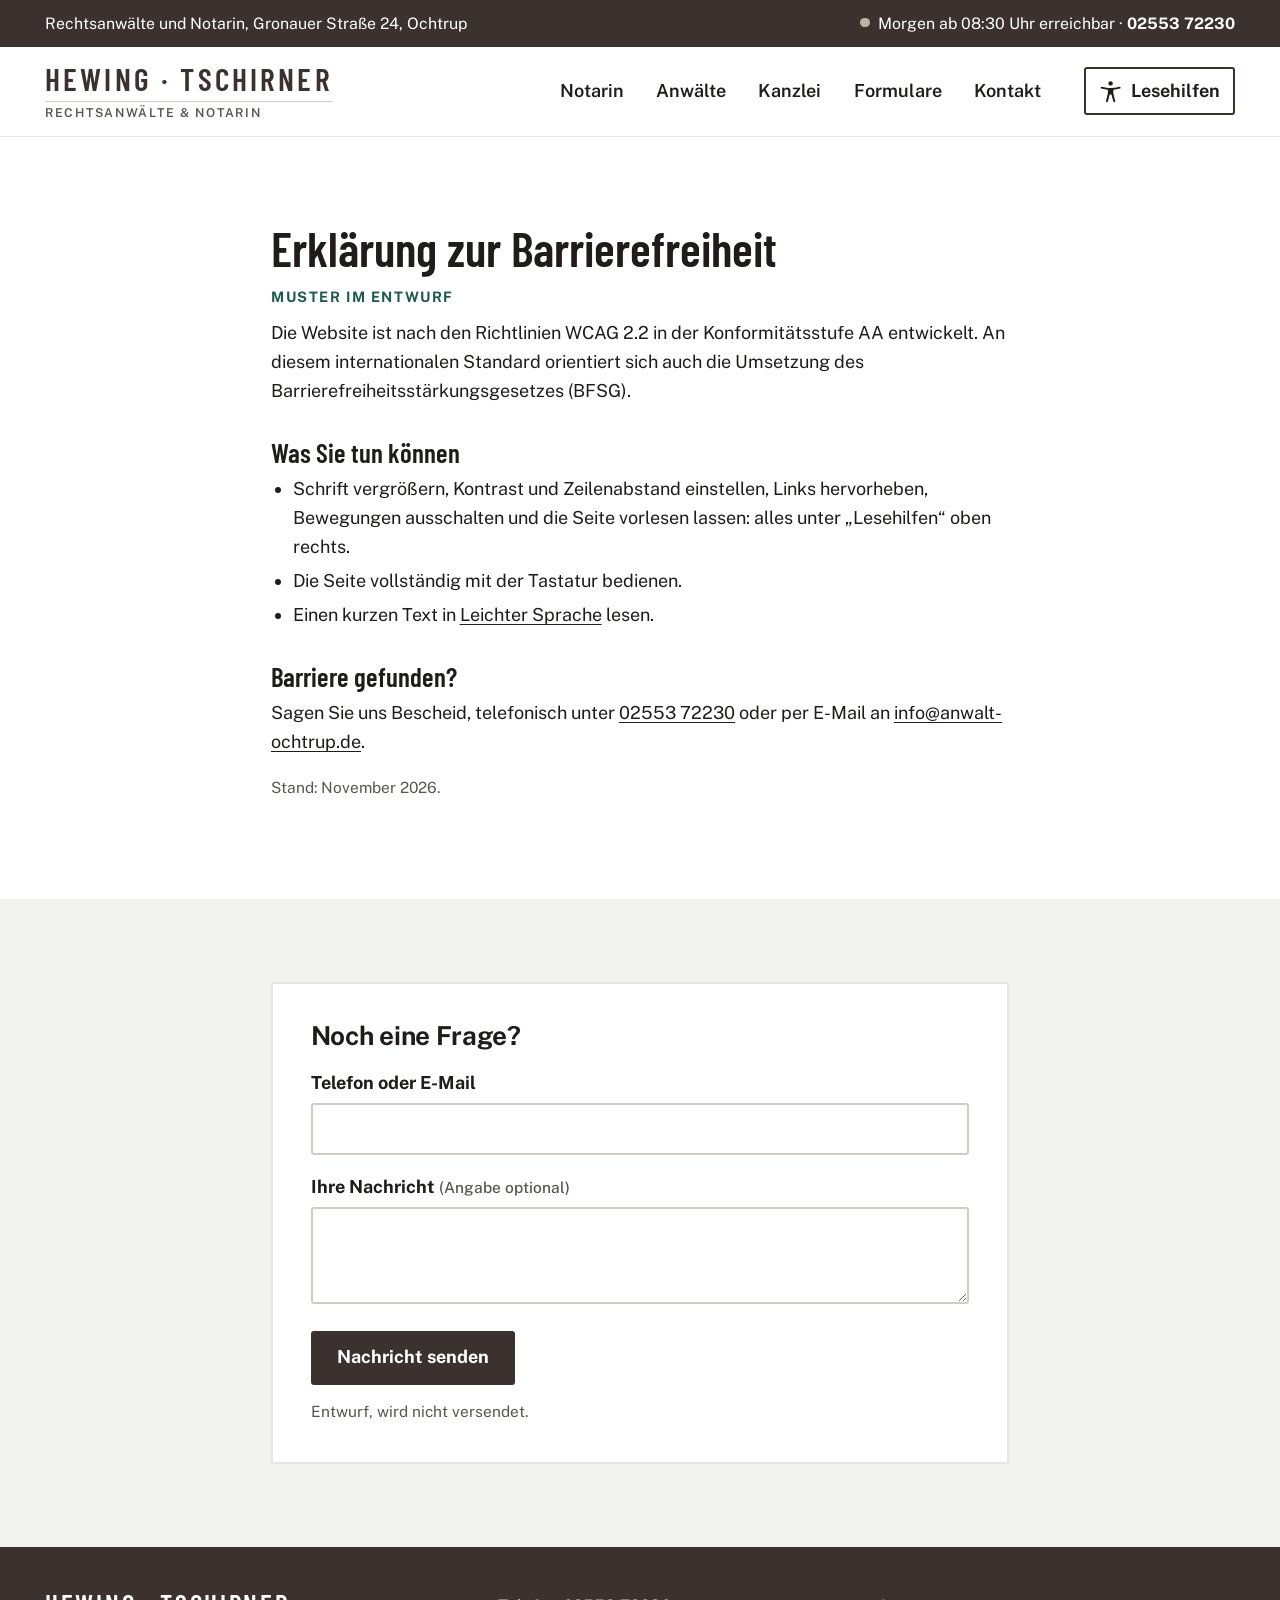
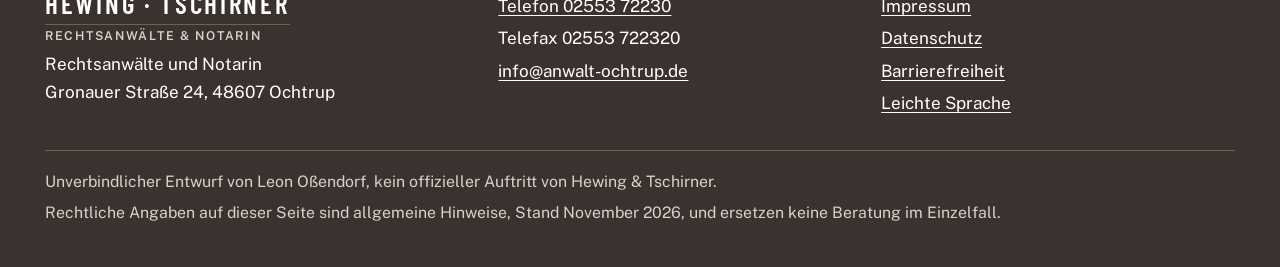
==== commit 8c05cd98: "Hero neu: Haus Gronauer Straße 24 im amtlichen Luftbild, Schildschrift, ohne Kästen in Reihen Co-Aut" ====
--- a/barrierefreiheit.html
+++ b/barrierefreiheit.html
@@ -8,6 +8,7 @@
 <meta name="robots" content="noindex,nofollow">
 <link rel="icon" href="img/favicon.svg" type="image/svg+xml">
 <link rel="preload" href="fonts/public-sans-var.woff2" as="font" type="font/woff2" crossorigin>
+<link rel="preload" href="fonts/barlow-condensed-600.woff2" as="font" type="font/woff2" crossorigin>
 <link rel="stylesheet" href="css/site.css">
 <script>document.documentElement.classList.add('js')</script>
 </head>
@@ -21,7 +22,7 @@
 </div>
 <header class="kopf">
   <div class="wrap kopf-innen">
-    <a class="marke" href="index.html" aria-label="Hewing und Tschirner, zur Startseite">Hewing &amp; Tschirner<small>Rechtsanwälte und Notarin</small></a>
+    <a class="marke" href="index.html" aria-label="Hewing und Tschirner, Rechtsanwälte und Notarin, zur Startseite">Hewing · Tschirner<small>Rechtsanwälte &amp; Notarin</small></a>
     <button type="button" class="menu-knopf" aria-expanded="false" aria-controls="hauptmenue">Menü</button>
     <nav class="nav" id="hauptmenue" aria-label="Hauptmenü">
       <ul>
@@ -80,7 +81,7 @@
   <div class="wrap">
     <div class="fuss-raster">
       <div>
-        <a class="marke" href="index.html">Hewing &amp; Tschirner</a>
+        <a class="marke" href="index.html">Hewing · Tschirner<small>Rechtsanwälte &amp; Notarin</small></a>
         <p>Rechtsanwälte und Notarin<br>Gronauer Straße 24, 48607 Ochtrup</p>
       </div>
       <ul>
--- a/css/site.css
+++ b/css/site.css
@@ -1,6 +1,6 @@
 /* Hewing & Tschirner, Entwurf. Schriften liegen lokal, kein Dienst von außen. */
 @font-face{font-family:"Public Sans";src:url(../fonts/public-sans-var.woff2) format("woff2");font-weight:100 900;font-style:normal;font-display:swap}
-@font-face{font-family:"EB Garamond";src:url(../fonts/eb-garamond-var.woff2) format("woff2");font-weight:400 800;font-style:normal;font-display:swap}
+@font-face{font-family:"Barlow Condensed";src:url(../fonts/barlow-condensed-600.woff2) format("woff2");font-weight:600;font-style:normal;font-display:swap}
 
 :root{
   --weiss:#fff; --flaeche:#f2f2f0; --flaeche-2:#e6e5e2;
@@ -8,7 +8,7 @@
   --grau:#5a5552; --rand:#cfccc7; --gruen:#1e5a4c; --gruen-hell:#e3eeea; --frist:#8f2f1f;
   --auf-dunkel:#fff; --auf-dunkel-2:#d8d1cc; --rand-dunkel:#6c605b;
   --sans:"Public Sans","Segoe UI",system-ui,sans-serif;
-  --marke:"EB Garamond",Georgia,serif;
+  --schild:"Barlow Condensed","Arial Narrow",sans-serif;
   --breit:76rem; --abstand:clamp(1.15rem,4vw,2.5rem);
   --zeile:1.6;
 }
@@ -24,8 +24,8 @@
 html{font-size:112.5%;-webkit-text-size-adjust:100%;scroll-behavior:smooth;scroll-padding-top:1rem}
 body{margin:0;font-family:var(--sans);font-size:1rem;line-height:var(--zeile);color:var(--tinte);background:var(--weiss);overflow-wrap:break-word}
 h1,h2,h3,h4{font-family:var(--sans);line-height:1.15;margin:0;letter-spacing:-.012em}
-h1{font-weight:750}
-h2{font-size:clamp(1.75rem,3vw,2.35rem);font-weight:720}
+h1,h2{font-family:var(--schild);font-weight:600;letter-spacing:0}
+h2{font-size:clamp(2.1rem,3.6vw,2.9rem);line-height:1.04}
 h3{font-size:1.25rem;font-weight:680}
 p{margin:0 0 1em}
 ul,ol{margin:0;padding:0;list-style:none}
@@ -55,8 +55,8 @@
 /* Kopf */
 .kopf{position:relative;z-index:20;background:var(--weiss);border-bottom:1px solid var(--flaeche-2)}
 .kopf-innen{display:flex;align-items:center;gap:1.6rem;padding-block:.9rem}
-.marke{text-decoration:none;font-family:var(--marke);font-size:1.7rem;font-weight:500;line-height:1;white-space:nowrap;color:var(--umbra)}
-.marke small{display:block;font-family:var(--sans);font-size:.72rem;font-weight:600;letter-spacing:.09em;text-transform:uppercase;color:var(--grau);margin-top:.3rem}
+.marke{text-decoration:none;font-family:var(--schild);font-size:1.75rem;font-weight:600;letter-spacing:.1em;text-transform:uppercase;line-height:1;white-space:nowrap;color:var(--umbra)}
+.marke small{display:block;font-family:var(--sans);font-size:.68rem;font-weight:600;letter-spacing:.14em;color:var(--grau);margin-top:.35rem;padding-top:.3rem;border-top:1px solid var(--rand)}
 .nav{margin-left:auto}
 .nav ul{display:flex;gap:.3rem}
 .nav a{text-decoration:none;padding:.55rem .75rem;display:block;font-weight:600;border-radius:3px;transition:background .2s}
@@ -84,22 +84,25 @@
 .knopf .pfeil{transition:transform .25s}
 .knopf:hover .pfeil{transform:translateX(3px)}
 
-/* Erster Bildschirm */
-.start{background:var(--flaeche);overflow:hidden}
-.start-raster{display:grid;grid-template-columns:minmax(0,1.15fr) minmax(0,.85fr);gap:clamp(2rem,5vw,4.5rem);align-items:center;padding-block:clamp(2.4rem,5.5vw,4.6rem)}
-.start h1{font-size:clamp(2.15rem,4.1vw,3.45rem);line-height:1.08;max-width:15em}
-.start h1 span{display:block}
-.start h1 .zweiter{color:var(--gruen)}
-.start .satz{font-size:1.14rem;color:var(--grau);max-width:34rem;margin:1.3rem 0 1.7rem}
-.start .knoepfe{display:flex;flex-wrap:wrap;gap:.7rem}
-.bogen{position:relative;aspect-ratio:4/4.6;background:#fafaf8 url(../img/papier.webp);box-shadow:0 1px 1px rgba(0,0,0,.06),0 18px 40px -10px rgba(59,49,46,.32);transform:rotate(1.6deg);display:grid;place-items:center}
-.bogen img{width:72%;height:auto}
-.bogen::after{content:"";position:absolute;inset:0;background:linear-gradient(135deg,rgba(255,255,255,.35),rgba(255,255,255,0) 45%,rgba(0,0,0,.04));pointer-events:none}
-html.kontrast .bogen{display:none}
-.start-fakten{display:grid;grid-template-columns:repeat(3,minmax(0,1fr));border-top:1px solid var(--rand)}
-.start-fakten div{padding:1rem 1.2rem 1.1rem 0}
-.start-fakten b{display:block;font-size:.8rem;letter-spacing:.09em;text-transform:uppercase;color:var(--grau)}
-.start-fakten span{font-weight:650}
+/* Erster Bildschirm: das Haus aus der Luft */
+.start{position:relative;min-height:min(84vh,820px);display:flex;flex-direction:column;justify-content:flex-end;background:#2a2320;color:#fff;overflow:hidden}
+.start picture{position:absolute;inset:0}
+.start-bild{width:100%;height:100%;object-fit:cover;object-position:62% 30%}
+.start::before{content:"";position:absolute;inset:0;z-index:1;background:linear-gradient(90deg,rgba(28,22,20,.82) 0%,rgba(28,22,20,.55) 34%,rgba(28,22,20,0) 58%),linear-gradient(0deg,rgba(28,22,20,.7) 0%,rgba(28,22,20,0) 30%)}
+.start-text{position:relative;z-index:2;width:100%;padding-bottom:2.2rem}
+.start h1{font-size:clamp(2.7rem,5.7vw,5.2rem);line-height:.98;max-width:9.6em;text-wrap:balance;text-shadow:0 2px 18px rgba(0,0,0,.35)}
+.start-wege{position:relative;z-index:2;border-top:1px solid rgba(255,255,255,.28);background:rgba(28,22,20,.55);backdrop-filter:blur(6px)}
+.start-wege .wrap{display:grid;grid-template-columns:1fr 1fr}
+.start-wege a{display:block;padding:1.05rem 1.5rem 1.15rem 0;text-decoration:none;font-family:var(--schild);font-weight:600;font-size:1.75rem;line-height:1.1;color:#fff}
+.start-wege a+a{padding-left:1.5rem;border-left:1px solid rgba(255,255,255,.28)}
+.start-wege small{display:block;font-family:var(--sans);font-weight:500;font-size:.86rem;color:#ddd5cf;margin-bottom:.2rem}
+.start-wege a span{display:inline-block;transition:transform .25s}
+.start-wege a:hover span{transform:translateX(.35rem)}
+.start-wege a:hover{color:#bfe5d8}
+.bildquelle{position:absolute;z-index:2;right:.7rem;top:.5rem;margin:0;font-size:.68rem;color:rgba(255,255,255,.85);text-shadow:0 1px 3px rgba(0,0,0,.8)}
+.start :focus-visible{outline-color:#bfe5d8}
+@keyframes heran{from{transform:scale(1.06)}to{transform:scale(1)}}
+.js .start-bild{animation:heran 1.6s cubic-bezier(.2,.7,.2,1) both}
 
 /* Abschnitte */
 .abschnitt{padding-block:clamp(3.2rem,6.5vw,5.4rem)}
@@ -126,7 +129,7 @@
 .blatt h4{font-size:.8rem;letter-spacing:.11em;text-transform:uppercase;font-weight:700;color:var(--grau);margin:0 0 .75rem}
 .schritte{counter-reset:s}
 .schritte li{counter-increment:s;display:grid;grid-template-columns:2.1rem 1fr;gap:.1rem .45rem;padding-bottom:.85rem}
-.schritte li::before{content:counter(s);display:grid;place-items:center;width:1.75rem;height:1.75rem;border-radius:50%;background:var(--umbra);color:#fff;font-weight:700;font-size:.9rem}
+.schritte li::before{content:counter(s);font-family:var(--schild);font-weight:600;font-size:1.7rem;line-height:1;color:var(--gruen)}
 .schritte b{display:block}
 .haken li{border-top:1px solid var(--flaeche-2)}
 .haken label{display:grid;grid-template-columns:1.6rem 1fr;gap:.55rem;padding:.48rem 0;cursor:pointer;align-items:start}
@@ -145,12 +148,12 @@
 
 /* Rechtsgebiete */
 .gebiete-raster{display:grid;grid-template-columns:minmax(0,1fr) 21rem;gap:clamp(2rem,4vw,3.5rem);align-items:start}
-.gebiete{display:grid;grid-template-columns:1fr 1fr;gap:.6rem}
-.gebiete li{background:var(--flaeche);border-radius:3px;padding:1rem 1.15rem 1.05rem;display:flex;flex-direction:column;transition:background .25s,box-shadow .25s}
-.gebiete li:target{background:var(--gruen-hell);box-shadow:inset 0 0 0 2px var(--gruen)}
+.gebiete{display:grid;grid-template-columns:1fr 1fr;gap:1.6rem 2.6rem}
+.gebiete li{display:flex;flex-direction:column;scroll-margin-top:1rem}
+.gebiete li:target h3{color:var(--gruen);text-decoration:underline;text-decoration-thickness:3px;text-underline-offset:.25em}
 .gebiete li.gross{grid-column:1 / -1}
-.gebiete h3{font-size:1.15rem;margin-bottom:.3rem}
-.gebiete p{margin:0 0 .6rem;font-size:.95rem;color:var(--grau);flex:1}
+.gebiete h3{font-family:var(--schild);font-weight:600;font-size:1.65rem;margin-bottom:.25rem}
+.gebiete p{margin:0 0 .5rem;color:var(--grau);flex:1}
 .gebiete a{font-weight:650;font-size:.94rem}
 .fristen{background:var(--umbra);color:var(--auf-dunkel);padding:1.4rem 1.4rem .7rem;border-radius:3px}
 .fristen h3{font-size:1.3rem;margin-bottom:.25rem}
@@ -170,11 +173,11 @@
 .dunkel{background:var(--umbra);color:var(--auf-dunkel)}
 .dunkel .ueber{color:#9ed3c3}
 .dunkel .leise{color:var(--auf-dunkel-2)}
-.folge{display:grid;grid-template-columns:repeat(5,minmax(0,1fr));gap:.6rem;margin-top:1.8rem}
-.folge li{background:var(--umbra-2);border-radius:3px;padding:1rem 1.05rem 1.1rem}
-.folge li:last-child{background:var(--weiss);color:var(--tinte)}
-.folge li:last-child span{color:var(--grau)}
-.folge time{display:block;font-size:2rem;font-weight:750;line-height:1;font-variant-numeric:tabular-nums}
+.folge{display:grid;grid-template-columns:repeat(5,minmax(0,1fr));gap:0 1.4rem;margin-top:2.2rem;border-top:3px solid rgba(255,255,255,.35)}
+.folge li{position:relative;padding-top:1.3rem}
+.folge li::before{content:"";position:absolute;top:-.6rem;left:0;width:.9rem;height:.9rem;border-radius:50%;background:var(--umbra);border:3px solid #fff}
+.folge li:last-child::before{background:#bfe5d8;border-color:#bfe5d8}
+.folge time{display:block;font-family:var(--schild);font-weight:600;font-size:3rem;line-height:1}
 .folge b{display:block;font-size:1.05rem;line-height:1.25;margin:.55rem 0 .3rem}
 .folge span{display:block;font-size:.9rem;line-height:1.42;color:var(--auf-dunkel-2)}
 .mitarbeit{display:grid;grid-template-columns:1fr auto;gap:1rem 2rem;align-items:center;margin-top:2.6rem;padding:1.3rem 1.4rem;background:var(--flaeche);border-radius:3px}
@@ -238,7 +241,7 @@
 /* Datenblatt */
 .datenblatt fieldset{border-top:2px solid var(--flaeche-2);padding-top:1.3rem;margin-bottom:1.4rem}
 .datenblatt legend{display:flex;gap:.7rem;align-items:center;font-size:1.25rem;padding-right:.6rem}
-.datenblatt legend .nr{display:grid;place-items:center;width:2rem;height:2rem;border-radius:50%;background:var(--umbra);color:#fff;font-size:.95rem}
+.datenblatt legend .nr{font-family:var(--schild);font-weight:600;font-size:2rem;line-height:1;color:var(--gruen)}
 .datenblatt .erklaer{color:var(--grau);font-size:.94rem;margin:-.1rem 0 .9rem}
 .demo-band{background:var(--gruen-hell);border-left:4px solid var(--gruen);padding:.8rem 1rem;margin:1.2rem 0 1.6rem}
 .demo-band p{margin:0}
@@ -247,6 +250,7 @@
 .fuss{background:var(--umbra);color:var(--auf-dunkel);padding-block:2.4rem 2rem;font-size:.95rem}
 .fuss-raster{display:grid;grid-template-columns:1.2fr 1fr 1fr;gap:1.6rem}
 .fuss .marke{color:#fff;font-size:1.5rem;display:inline-block;margin-bottom:.5rem}
+.fuss .marke small{color:var(--auf-dunkel-2);border-color:var(--rand-dunkel)}
 .fuss li{padding:.14rem 0}
 .entwurf-zeile{border-top:1px solid var(--rand-dunkel);margin-top:1.5rem;padding-top:1rem;color:var(--auf-dunkel-2);font-size:.88rem}
 .entwurf-zeile p{margin-bottom:.3rem}
@@ -263,8 +267,6 @@
 .js [data-zeigen].ist-da{opacity:1;transform:none}
 .reiter-wechsel{animation:blatt .32s ease}
 @keyframes blatt{from{opacity:.25;transform:translateY(5px)}to{opacity:1;transform:none}}
-@keyframes bogen{from{opacity:0;transform:rotate(4deg) translateY(14px)}to{opacity:1;transform:rotate(1.6deg)}}
-.js .bogen{animation:bogen .9s cubic-bezier(.2,.7,.2,1) both .15s}
 @media (prefers-reduced-motion:reduce){
   html{scroll-behavior:auto}
   *,*::before,*::after{animation:none!important;transition:none!important}
@@ -273,13 +275,13 @@
 html.ruhig{scroll-behavior:auto}
 html.ruhig *,html.ruhig *::before,html.ruhig *::after{animation:none!important;transition:none!important}
 html.ruhig [data-zeigen]{opacity:1!important;transform:none!important}
+html.kontrast .start::before{background:rgba(0,0,0,.78)}
 
 /* Mittlere Breite */
 @media (max-width:1120px){
   .nav a{padding:.55rem .5rem}
   .gebiete-raster{grid-template-columns:1fr}
   .fristen ul{display:grid;grid-template-columns:1fr 1fr;gap:0 1.5rem}
-  .folge{grid-template-columns:repeat(3,minmax(0,1fr))}
 }
 @media (max-width:960px){
   .menu-knopf{display:inline-flex;margin-left:auto}
@@ -287,8 +289,6 @@
   .nav.offen{display:block}
   .nav ul{flex-direction:column;gap:0;padding:.3rem var(--abstand)}
   .nav a{padding:.8rem 0;border-bottom:1px solid var(--flaeche)}
-  .start-raster{grid-template-columns:1fr}
-  .bogen{max-width:22rem;width:78%;margin:0 auto .5rem}
   .termin{grid-template-columns:1fr}
   .reiter{display:grid;grid-template-columns:repeat(2,minmax(0,1fr))}
   .reiter button{min-width:0;hyphens:auto;overflow-wrap:break-word}
@@ -308,15 +308,22 @@
   .reiter{grid-template-columns:1fr}
   .kopf-innen{gap:.5rem;padding-block:.7rem}
   .hilfe-knopf .wort{display:none}
-  .start .knoepfe .knopf{width:100%}
-  .start-fakten{grid-template-columns:1fr}
-  .start-fakten div{padding:.7rem 0;border-bottom:1px solid var(--rand)}
+  .start{min-height:calc(100svh - 11rem)}
+  .start-bild{object-position:50% 0}
+  .start::before{background:linear-gradient(0deg,rgba(28,22,20,.92) 0%,rgba(28,22,20,.7) 38%,rgba(28,22,20,0) 62%)}
+  .start h1{font-size:2.55rem}
+  .start-text{padding-bottom:1.4rem}
+  .start-wege .wrap{grid-template-columns:1fr}
+  .start-wege a{font-size:1.45rem;padding:.8rem 0}
+  .start-wege a+a{padding-left:0;border-left:0;border-top:1px solid rgba(255,255,255,.28)}
+  .gebiete{gap:1.3rem}
   .blatt-teil{grid-template-columns:1fr;gap:1.2rem}
   .gebiete{grid-template-columns:1fr}
   .fristen ul{grid-template-columns:1fr}
-  .folge{grid-template-columns:1fr}
-  .folge li{display:grid;grid-template-columns:4.4rem 1fr;gap:0 .8rem}
-  .folge time{grid-row:1 / span 2;font-size:1.6rem}
+  .folge{grid-template-columns:1fr;border-top:0;border-left:3px solid rgba(255,255,255,.35);margin-left:.4rem}
+  .folge li{display:grid;grid-template-columns:4.6rem 1fr;gap:0 .8rem;padding:0 0 1.3rem 1.2rem}
+  .folge li::before{top:.35rem;left:-.62rem}
+  .folge time{grid-row:1 / span 2;font-size:2.2rem}
   .folge b{margin-top:0}
   .mitarbeit{grid-template-columns:1fr}
   .zwei,.drei{grid-template-columns:1fr}
@@ -339,8 +346,8 @@
   .blatt{border:0;padding:0}
   .blatt[hidden]{display:none!important}
   .druck-kopf{display:block;border-bottom:1pt solid #000;padding-bottom:6pt;margin-bottom:12pt;font-size:10pt}
-  .druck-kopf b{font-family:var(--marke);font-size:15pt;font-weight:500;display:block}
+  .druck-kopf b{font-family:var(--schild);font-size:15pt;font-weight:600;letter-spacing:.08em;text-transform:uppercase;display:block}
   .blatt-teil{grid-template-columns:1fr 1fr}
-  .schritte li::before{background:#000}
+  .schritte li::before{color:#000}
   [data-zeigen]{opacity:1!important;transform:none!important}
 }
